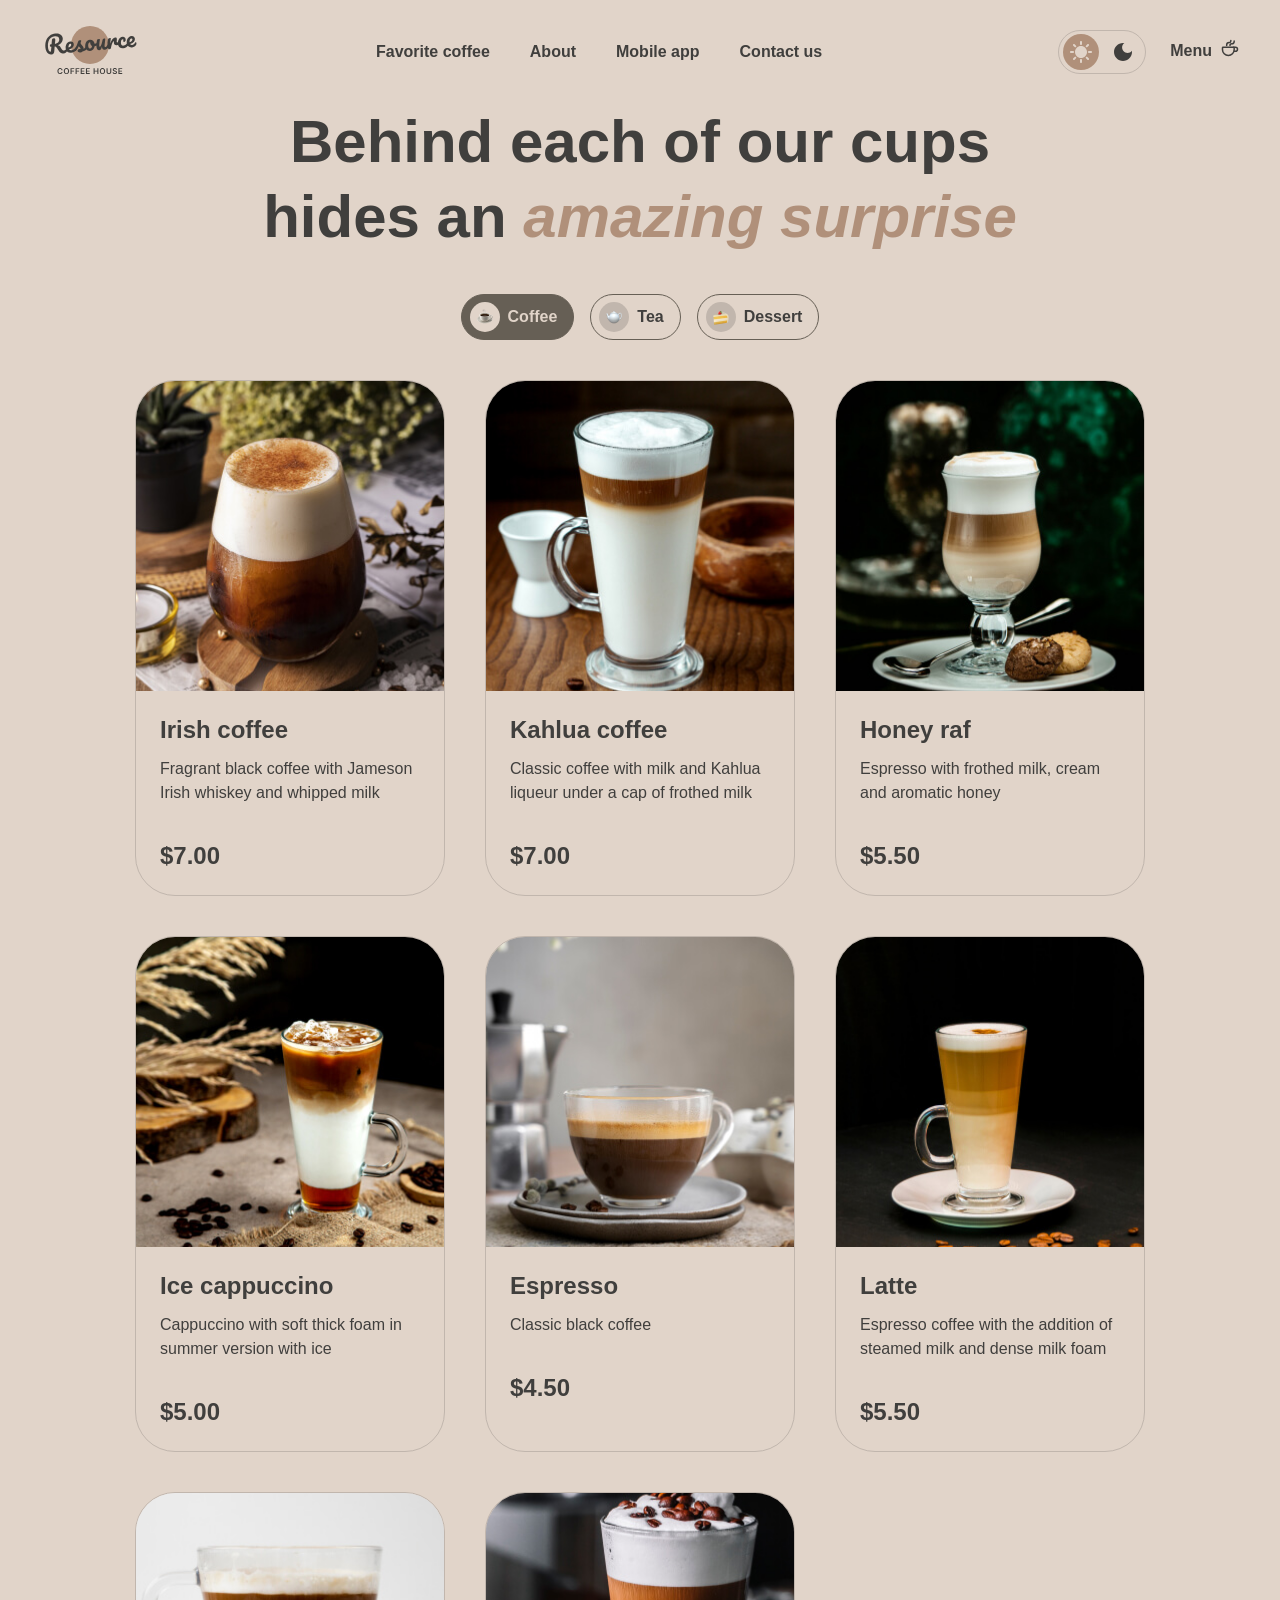
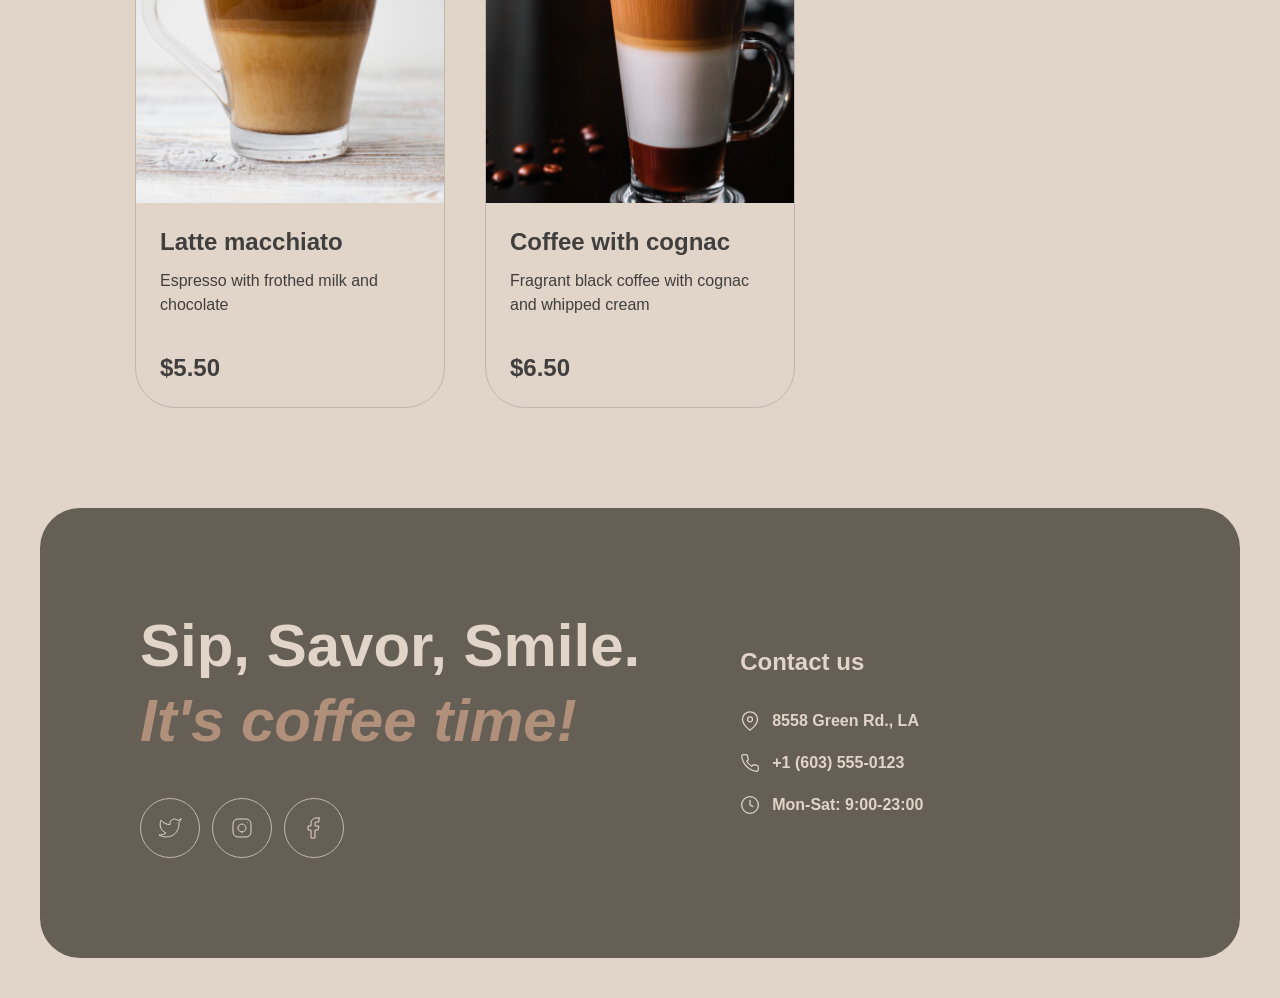
==== menu.html @ 385bec34 "feat: add responsive for 768px and markup for additional items" ====
<!DOCTYPE html>
<html lang="en">
<head>
  <meta charset="UTF-8">
  <meta name="viewport" content="width=device-width, initial-scale=1.0">
  <link rel="stylesheet" href="style.css">
  <link rel="icon" type="image/x-icon" href="assets/favicon.ico">
  <title>Coffee House</title>
</head>
<body>
  <header class="header">
    <a href="/" class="header__logo">
      <img src="./assets/logo.svg" alt="logo">
    </a>
    <nav class="header__nav">
      <ul class="nav__list">
        <li class="nav__item">
          <a href="/#favorite" class="nav__link">Favorite coffee</a>
        </li>
        <li class="nav__item">
          <a href="/#about" class="nav__link">About</a>
        </li>
        <li class="nav__item">
          <a href="/#mobile" class="nav__link">Mobile app</a>
        </li>
        <li class="nav__item">
          <a href="#contacts" class="nav__link">Contact us</a>
        </li>
      </ul>
    </nav>
    <div class="header__actions">
      <button class="theme-toggle" aria-label="theme-toggle">
        <span class="theme-toggle__icon">
          <img src="./assets/Sun.svg" alt="sun" aria-hidden="true">
        </span>
        <span class="theme-toggle__icon">
          <img src="./assets/Moon.svg" alt="Moon" aria-hidden="true">
        </span>
      </button>
      <a href="#" class="menu-btn">
        <span class="menu-btn__text">Menu</span>
        <span class="menu-btn__icon">
          <img src="./assets/coffee-cup.svg" alt="coffee-cup" aria-hidden="true">
        </span>
      </a>
      <button class="burger-btn">
        <span class="burger-btn__lines"></span>
      </button>
    </div>
  </header>
  <main>
    <section class="menu">
      <h1 class="menu__title">
        Behind each of our cups hides an
        <span class="menu__title--accent">
          amazing surprise
        </span>
      </h1>
      <div class="menu__tabs tabs">
        <button class="tabs__btn tabs__btn--active">
          <span class="tabs__icon">
            <img src="./assets/coffee.png" alt="coffee" aria-hidden="true">
          </span>
          Coffee
        </button>
        <button class="tabs__btn">
          <span class="tabs__icon">
            <img src="./assets/tea-sm.png" alt="tea" aria-hidden="true">
          </span>
          Tea
        </button>
        <button class="tabs__btn">
          <span class="tabs__icon">
            <img src="./assets/dessert.png" alt="dessert" aria-hidden="true">
          </span>
          Dessert
        </button>
      </div>
      <div class="menu__grid">
        <article class="menu__card product-card">
          <div class="product-card__image-box">
            <img src="./assets/coffee-1.jpg" alt="Irish coffee" class="product-card__image">
          </div>
          <div class="product-card__content">
            <p class="product-card__title">
              Irish coffee
            </p>
            <p class="product-card__description">
              Fragrant black coffee with Jameson Irish whiskey and whipped milk
            </p>
            <span class="product-card__price">
              $7.00
            </span>
          </div>
        </article>
        <article class="menu__card product-card">
          <div class="product-card__image-box">
            <img src="./assets/coffee-2.jpg" alt="Kahlua coffee" class="product-card__image">
          </div>
          <div class="product-card__content">
            <p class="product-card__title">
              Kahlua coffee
            </p>
            <p class="product-card__description">
              Classic coffee with milk and Kahlua liqueur under a cap of frothed milk
            </p>
            <span class="product-card__price">
              $7.00
            </span>
          </div>
        </article>
        <article class="menu__card product-card">
          <div class="product-card__image-box">
            <img src="./assets/coffee-3.jpg" alt="Honey raf" class="product-card__image">
          </div>
          <div class="product-card__content">
            <p class="product-card__title">
              Honey raf
            </p>
            <p class="product-card__description">
              Espresso with frothed milk, cream and aromatic honey
            </p>
            <span class="product-card__price">
              $5.50
            </span>
          </div>
        </article>
        <article class="menu__card product-card">
          <div class="product-card__image-box">
            <img src="./assets/coffee-4.jpg" alt="Ice cappuccino" class="product-card__image">
          </div>
          <div class="product-card__content">
            <p class="product-card__title">
              Ice cappuccino
            </p>
            <p class="product-card__description">
              Cappuccino with soft thick foam in summer version with ice
            </p>
            <span class="product-card__price">
              $5.00
            </span>
          </div>
        </article>
        <article class="menu__card product-card">
          <div class="product-card__image-box">
            <img src="./assets/coffee-5.jpg" alt="Espresso" class="product-card__image">
          </div>
          <div class="product-card__content">
            <p class="product-card__title">
              Espresso
            </p>
            <p class="product-card__description">
              Classic black coffee
            </p>
            <span class="product-card__price">
              $4.50
            </span>
          </div>
        </article>
        <article class="menu__card product-card">
          <div class="product-card__image-box">
            <img src="./assets/coffee-6.jpg" alt="Latte" class="product-card__image">
          </div>
          <div class="product-card__content">
            <p class="product-card__title">
              Latte
            </p>
            <p class="product-card__description">
              Espresso coffee with the addition of steamed milk and dense milk foam
            </p>
            <span class="product-card__price">
              $5.50
            </span>
          </div>
        </article>
        <article class="menu__card product-card">
          <div class="product-card__image-box">
            <img src="./assets/coffee-7.jpg" alt="Latte macchiato" class="product-card__image">
          </div>
          <div class="product-card__content">
            <p class="product-card__title">
              Latte macchiato
            </p>
            <p class="product-card__description">
              Espresso with frothed milk and chocolate
            </p>
            <span class="product-card__price">
              $5.50
            </span>
          </div>
        </article>
        <article class="menu__card product-card">
          <div class="product-card__image-box">
            <img src="./assets/coffee-8.jpg" alt="Coffee with cognac" class="product-card__image">
          </div>
          <div class="product-card__content">
            <p class="product-card__title">
              Coffee with cognac
            </p>
            <p class="product-card__description">
              Fragrant black coffee with cognac and whipped cream
            </p>
            <span class="product-card__price">
              $6.50
            </span>
          </div>
        </article>
      </div>
      <button class="btn-refresh">
        <svg width="24" height="24" viewBox="0 0 24 24" fill="none" xmlns="http://www.w3.org/2000/svg" aria-hidden="true">
          <path d="M21.8883 13.5C21.1645 18.3113 17.013 22 12 22C6.47715 22 2 17.5228 2 12C2 6.47715 6.47715 2 12 2C16.1006 2 19.6248 4.46819 21.1679 8" stroke="#403F3D" stroke-linecap="round" stroke-linejoin="round"/>
          <path d="M17 8H21.4C21.7314 8 22 7.73137 22 7.4V3" stroke="#403F3D" stroke-linecap="round" stroke-linejoin="round"/>
        </svg>
      </button>
    </section>
  </main>
  <footer class="footer" id="contacts">
    <div class="footer-container">
      <div class="footer__brand">
        <h2 class="footer__heading">
          Sip, Savor, Smile.
          <br>
          <span class="footer__heading--accent">
            It's coffee time!
          </span>
        </h2>
        <div class="footer__socials socials">
          <a href="#" class="socials__link" aria-label="Twitter">
            <svg width="24" height="24" viewBox="0 0 24 24" fill="none" stroke="currentColor" aria-hidden="true">
              <path d="M23 3.01006C23 3.01006 20.9821 4.20217 19.86 4.54006C19.2577 3.84757 18.4573 3.35675 17.567 3.13398C16.6767 2.91122 15.7395 2.96725 14.8821 3.29451C14.0247 3.62177 13.2884 4.20446 12.773 4.96377C12.2575 5.72309 11.9877 6.62239 12 7.54006V8.54006C10.2426 8.58562 8.50127 8.19587 6.93101 7.4055C5.36074 6.61513 4.01032 5.44869 3 4.01006C3 4.01006 -1 13.0101 8 17.0101C5.94053 18.408 3.48716 19.109 1 19.0101C10 24.0101 21 19.0101 21 7.51006C20.9991 7.23151 20.9723 6.95365 20.92 6.68006C21.9406 5.67355 23 3.01006 23 3.01006Z" stroke="#E1D4C9" stroke-linecap="round" stroke-linejoin="round"/>
            </svg>
          </a>
          <a href="#" class="socials__link" aria-label="Instagram">
            <svg width="24" height="24" viewBox="0 0 24 24" fill="none" stroke="currentColor" aria-hidden="true">
              <path d="M12 16C14.2091 16 16 14.2091 16 12C16 9.79086 14.2091 8 12 8C9.79086 8 8 9.79086 8 12C8 14.2091 9.79086 16 12 16Z" stroke="#E1D4C9" stroke-linecap="round" stroke-linejoin="round"/>
              <path d="M3 16V8C3 5.23858 5.23858 3 8 3H16C18.7614 3 21 5.23858 21 8V16C21 18.7614 18.7614 21 16 21H8C5.23858 21 3 18.7614 3 16Z" stroke="#E1D4C9"/>
              <path d="M17.5 6.51L17.51 6.49889" stroke="#E1D4C9" stroke-linecap="round" stroke-linejoin="round"/>
            </svg>
          </a>
          <a href="#" class="socials__link" aria-label="Facebook">
            <svg width="24" height="24" viewBox="0 0 24 24" fill="none" stroke="currentColor" aria-hidden="true">
              <path d="M17 2H14C12.6739 2 11.4021 2.52678 10.4645 3.46447C9.52678 4.40215 9 5.67392 9 7V10H6V14H9V22H13V14H16L17 10H13V7C13 6.73478 13.1054 6.48043 13.2929 6.29289C13.4804 6.10536 13.7348 6 14 6H17V2Z" stroke="#E1D4C9" stroke-linecap="round" stroke-linejoin="round"/>
            </svg>
          </a>
        </div>
      </div>
      <div class="footer__contacts contacts">
        <h3 class="contacts__title">
          Contact us
        </h3>
        <ul class="contacts__list">
          <li class="contacts__item">
            <svg class="contacts__icon" width="20" height="20" viewBox="0 0 24 24" fill="none" stroke="currentColor" stroke-width="1.5" aria-hidden="true">
              <path d="M21 10c0 7-9 13-9 13s-9-6-9-13a9 9 0 0 1 18 0z"/>
              <circle cx="12" cy="10" r="3"/>
            </svg>
            <a href="https://google.com" target="_blank" rel="noopener" class="contacts__link">
              8558 Green Rd., LA
            </a>
          </li>
          <li class="contacts__item">
            <svg class="contacts__icon" width="20" height="20" viewBox="0 0 24 24" fill="none" stroke="currentColor" stroke-width="1.5" aria-hidden="true">
              <path d="M22 16.92v3a2 2 0 0 1-2.18 2 19.79 19.79 0 0 1-8.63-3.07 19.5 19.5 0 0 1-6-6 19.79 19.79 0 0 1-3.07-8.67A2 2 0 0 1 4.11 2h3a2 2 0 0 1 2 1.72 12.84 12.84 0 0 0 .7 2.81 2 2 0 0 1-.45 2.11L8.09 9.91a16 16 0 0 0 6 6l1.27-1.27a2 2 0 0 1 2.11-.45 12.84 12.84 0 0 0 2.81.7A2 2 0 0 1 22 16.92z"/>
            </svg>
            <a href="tel:+16035550123" class="contacts__link">
              +1 (603) 555-0123
            </a>
          </li>
          <li class="contacts__item">
            <svg class="contacts__icon" width="20" height="20" viewBox="0 0 24 24" fill="none" stroke="currentColor" stroke-width="1.5" aria-hidden="true">
              <circle cx="12" cy="12" r="10"/>
              <polyline points="12 6 12 12 16 14"/>
            </svg>
            <span class="contacts__text">
              Mon-Sat: 9:00-23:00
            </span>
          </li>
        </ul>
      </div>
    </div>
  </footer>
</body>
</html>
---- style.css ----
*,
*::before,
*::after {
  box-sizing: border-box;
  margin: 0;
  padding: 0;
}

:root {
  --bg-color-inverse: #E1D4C9;
  --tx-color-dark: #403F3D;
  --tx-color-accent: #B0907A;
  --border-primary: #C1B6AD;
  --border-container: #665F55;
  --font-main: 'Inter', sans-serif;
}

body {
  margin: 0;
  font-family: var(--font-main);
  color: var(--tx-color-dark);
  background: var(--bg-color-inverse);
}

.header,
main {
  max-width: 1440px;
  margin: 0 auto;
}

.header {
  padding: 20px 40px;
  display: flex;
  align-items: center;
  justify-content: space-between;
}

.nav__list {
  display: flex;
  gap: 40px;
  list-style: none;
  margin: 0;
  padding: 0;
}

.nav__link,
.menu-btn {
  padding: 5px 0;
  text-decoration: none;
  color: var(--tx-color-dark);
  font-weight: 600;
  font-size: 16px;
  line-height: 150%;
  transition: color 0.2s ease;
  border-bottom: 2px solid transparent;
}

.nav__link:hover,
.menu-btn:hover {
  color: var(--tx-color-accent);
  border-bottom-color: var(--tx-color-dark);
}

.header__actions {
  display: flex;
  align-items: center;
  gap: 24px;
}

/* Theme switcher (capsule) */
.theme-toggle {
  width: 88px;
  height: 44px;
  border-radius: 100px;
  border: 1px solid var(--border-primary);
  background-color: var(--color-bg-toggle);
  display: flex;
  align-items: center;
  justify-content: space-between;
  padding: 4px;
  cursor: pointer;
  position: relative;
}

.theme-toggle__icon {
  width: 36px;
  height: 36px;
  display: flex;
  align-items: center;
  justify-content: center;
  z-index: 2;
}

/* Simulation of an active circle for switching the theme */
.theme-toggle::before {
  content: '';
  position: absolute;
  left: 4px;
  top: 3px;
  width: 36px;
  height: 36px;
  background-color: var(--tx-color-accent);
  border-radius: 50%;
  transition: transform 0.3s ease;
  z-index: 1;
}

.menu-btn {
  display: flex;
  align-items: center;
  gap: 8px;
  padding: 0;
}

.burger-btn {
  display: none;
  align-items: center;
  justify-content: center;
  padding: 0;
  background: transparent;
  cursor: pointer;
  width: 44px;
  height: 44px;
  border: 1px solid var(--tx-color-dark);
  border-radius: 50%;
  transition: background-color 0.3s ease, border-color 0.3s ease;
}

.burger-btn__lines {
  position: relative;
  width: 16px;
  height: 8px;
  display: block;
}

.burger-btn__lines::before,
.burger-btn__lines::after {
  content: '';
  position: absolute;
  left: 0;
  width: 100%;
  height: 1.5px;
  background-color: var(--tx-color-dark);
  border-radius: 100px;
  transition: transform 0.3s ease, top 0.3s ease, bottom 0.3s ease;
}

.burger-btn__lines::before {
  top: 0;
}

.burger-btn__lines::after {
  bottom: 0;
}

.burger-btn:hover {
  background-color: rgba(64, 63, 61, 0.05);
}

.hero {
  display: flex;
  align-items: center;
  padding: 100px;
  margin: 0 40px;
  min-height: 644px;
  border-radius: 40px;
  background-image:
    linear-gradient(90deg, rgba(0, 0, 0, 0.7) 0%, rgba(0, 0, 0, 0.4) 50%, rgba(0, 0, 0, 0.2) 100%),
    url('./assets/img-hero.jpg');
  background-size: cover;
  background-position: center;
  background-repeat: no-repeat;
  box-sizing: border-box;
}

.hero__content {
  font-family: var(--font-main);
  max-width: 530px;
  display: flex;
  flex-direction: column;
  align-items: flex-start;
}

.hero__title {
  font-size: 72px;
  line-height: 1.05;
  font-weight: 600;
  color: #ffffff;
  margin: 0 0 24px 0;
  align-self: stretch;
}

.hero__description {
  font-size: 16px;
  line-height: 1.5;
  font-weight: 400;
  color: #F8F1EB;
  margin: 0 0 40px 0;
}

.btn-menu__icon {
  opacity: 0;
  transform: translateX(10px);
  width: 0;
  transition:
    opacity 0.3s ease,
    transform 0.3s ease,
    width 0.3s ease;
}

.btn-menu {
  display: flex;
  align-items: center;
  justify-content: center;
  gap: 10px;
  width: 200px;
  height: 64px;
  background-color: var(--bg-color-inverse);
  color: var(--tx-color-dark);
  font-size: 16px;
  font-weight: 600;
  text-decoration: none;
  border-radius: 100px;
  transition: background-color 0.2s ease, transform 0.5s ease;
  overflow: hidden;
}

.btn-menu:hover .btn-menu__text {
  transition: transform 0.5s ease;
  transform: translateX(-5px);
}

.btn-menu:hover .btn-menu__icon {
  opacity: 1;
  transition: transform 0.5s ease;
  transform: translateX(0);
  width: 20px;
}

.btn-menu:active {
  transform: scale(0.98);
}

.coffee-slider {
  margin: 100px 40px;
  font-family: var(--font-main);
  display: flex;
  flex-direction: column;
  align-items: center;
}

.coffee-slider__title,
.about-us__title,
.download-app__title,
.menu__title {
  font-size: 60px;
  font-weight: 600;
  line-height: 125%;
  color: var(--tx-color-dark);
  text-align: center;
  margin-bottom: 40px;
}

.hero__title--accent,
.coffee-slider__title--accent,
.about-us__title--accent,
.download-app__title--accen,
.footer__heading--accent,
.menu__title--accent {
  color: var(--tx-color-accent);
  font-style: italic;
}

.coffee-slider__body {
  width: 100%;
  display: flex;
  align-items: center;
  justify-content: space-between;
  gap: 40px;
  margin-bottom: 40px;
}

.coffee-slider__arrow,
.btn-refresh {
  flex-shrink: 0;
  width: 60px;
  height: 60px;
  border-radius: 50%;
  border: 1px solid var(--border-container);
  background-color: transparent;
  color: var(--border-container);
  display: flex;
  align-items: center;
  justify-content: center;
  cursor: pointer;
  transition: background-color 0.2s ease, color 0.2s ease;
}

.btn-refresh {
  display: none;
}

.coffee-slider__arrow:hover,
.btn-refresh:hover {
  background-color: var(--border-container);
  color: var(--bg-color-inverse);
}

.btn-refresh:hover path {
  stroke: var(--bg-color-inverse);
}

.coffee-slider__viewport {
  width: 100%;
  max-width: 480px;
  overflow: hidden;
}

.coffee-slider__track {
  display: flex;
  transition: transform 0.4s ease-in-out;
}

.coffee-slider__slide {
  max-width: 480px;
  display: flex;
  flex-direction: column;
  align-items: center;
  text-align: center;
}

.coffee-slide__image-wrapper {
  width: 100%;
  height: 480px;
  display: flex;
  align-items: center;
  justify-content: center;
  margin-bottom: 32px;
}

.coffee-slide__image {
  max-height: 100%;
  width: auto;
  object-fit: contain;
}

.coffee-slide__content {
  display: flex;
  flex-direction: column;
  align-items: center;
  color: var(--tx-color-dark);
}

.coffee-slide__title {
  margin-bottom: 12px;
}

.coffee-slide__title,
.coffee-slide__price {
  font-size: 24px;
  font-weight: 600;
  line-height: 125%;
}

.coffee-slide__description,
.download-app__description {
  font-size: 16px;
  font-weight: 400;
  line-height: 1.5;
  margin-bottom: 24px;
}

.coffee-slider__pagination {
  display: flex;
  gap: 12px;
}

.pagination__bullet {
  padding: 0;
  width: 40px;
  height: 4px;
  background-color: var(--border-primary);
  border: none;
  border-radius: 100px;
  cursor: pointer;
  transition: background-color 0.3s ease;
}

.pagination__bullet--active {
  background-color: var(--border-container);
}

.about-us {
  display: flex;
  flex-direction: column;
  align-items: center;
  padding: 0 40px;
  font-family: var(--font-main);
}

.about-us__title,
.download-app__title {
  text-align: left;
}

.about-us__grid {
  width: 100%;
  display: grid;
  grid-template-columns: repeat(2, 1fr);
  grid-template-rows: 430px 160px 270px 160px;
  gap: 40px;
  width: 100%;
}

.gallery__item {
  width: 100%;
  height: 100%;
  overflow: hidden;
  border-radius: 40px;
}

.gallery__item:hover {
  cursor: pointer;
}

.gallery__image {
  width: 100%;
  height: 100%;
  object-fit: cover;
  display: block;
  transform: scale(1.1);
  transition: transform 0.4s ease-in-out, opacity 0.4s ease-in-out;
}

.gallery__item:hover .gallery__image {
  transform: scale(1);
  opacity: 0.9;
}

.gallery__item--top-left {
  grid-column: 1;
  grid-row: 1 / span 2;
}

.gallery__item--top-right {
  grid-column: 2;
  grid-row: 1;
}

.gallery__item--bottom-right {
  grid-column: 2;
  grid-row: 2 / span 3;
}

.gallery__item--bottom-left {
  grid-column: 1;
  grid-row: 3 / span 2;
}

.download-app {
  width: 100%;
  padding: 100px 40px;
  font-family: var(--font-main);
  display: flex;
  align-items: center;
  justify-content: space-between;
  gap: 60px;
}

.download-app__content {
  flex: 0 1 630px;
  display: flex;
  flex-direction: column;
  align-items: flex-start;
  color: var(--tx-color-dark);
}

.download-app__description {
  margin-bottom: 40px;
}

.download-app__buttons {
  display: flex;
  gap: 20px;
}

.app-btn {
  display: inline-flex;
  align-items: center;
  gap: 8px;
  width: 200px;
  height: 64px;
  padding: 12px 20px;
  border: 1px solid var(--border-container);
  border-radius: 100px;
  text-decoration: none;
  color: var(--tx-color-dark);
  transition: background-color 0.2s ease, color 0.2s ease;
  box-sizing: border-box;
}

.app-btn:hover {
  background-color: var(--tx-color-dark);
  color: var(--bg-color-inverse);
}

.app-btn__icon path {
  flex-shrink: 0;
}

.app-btn:hover .app-btn__icon path {
  fill: var(--bg-color-inverse);
}

.app-btn__text {
  display: flex;
  flex-direction: column;
}

.app-btn__subtitle {
  font-size: 10px;
  line-height: 1.4;
  font-weight: 600;
}

.app-btn__title {
  font-size: 16px;
  line-height: 1.5;
  font-weight: 600;
}

.download-app__visual {
  display: flex;
  justify-content: center;
  width: 100%;
  max-width: 630px;
  height: 630px;
}

.phones__image {
  height: 100%;
  width: auto;
  object-fit: contain;
  transition: transform 0.4s ease;
}

.footer {
  max-width: 1440px;
  margin: 0 auto 40px;
}

.footer-container {
  margin: 0 40px;
  background-color: var(--border-container);
  border-radius: 40px;
  padding: 100px;
  font-family: var(--font-main);
  display: flex;
  justify-content: flex-start;
  align-items: center;
  gap: 100px;
}

.footer__brand {
  display: flex;
  flex-direction: column;
  gap: 40px;
}

.footer__heading {
  font-size: 60px;
  line-height: 1.25;
  line-height: 125%;
  color: var(--bg-color-inverse);
  margin: 0;
}

.socials {
  display: flex;
  gap: 12px;
}

.socials__link {
  width: 60px;
  height: 60px;
  border: 1px solid var(--border-primary);
  border-radius: 50%;
  display: flex;
  align-items: center;
  justify-content: center;
  color: var(--bg-color-inverse);
  text-decoration: none;
  transition: background-color 0.3s ease, color 0.3s ease, border-color 0.3s ease;
}

.socials__link:hover {
  background-color: var(--bg-color-inverse);
  border-color: var(--bg-color-inverse);
}

.socials__link:hover path {
  stroke: var(--tx-color-dark);
}

.footer__contacts {
  display: flex;
  flex-direction: column;
  gap: 32px;
}

.contacts__title {
  font-size: 24px;
  font-weight: 600;
  line-height: 125%;
  color: var(--bg-color-inverse);
  margin: 0;
}

.contacts__list {
  list-style: none;
  padding: 0;
  margin: 0;
  display: flex;
  flex-direction: column;
  gap: 16px;
}

.contacts__item {
  display: flex;
  align-items: center;
  gap: 12px;
  border-bottom: 2px solid transparent;
  transition: color 0.2s ease, border-color 0.2s ease;
}

.contacts__icon {
  color: var(--bg-color-inverse);
}

.contacts__item:not(:last-child):hover {
  border-bottom-color: var(--bg-color-inverse);
}

.contacts__link,
.contacts__text {
  font-size: 16px;
  font-weight: 600;
  line-height: 150%;
  color: var(--bg-color-inverse);
  text-decoration: none;
}

.menu {
  width: 100%;
  padding: 0 40px 100px;
  font-family: var(--font-main);
  display: flex;
  flex-direction: column;
  align-items: center;
}

.menu__title {
  max-width: 800px;
}

.tabs {
  display: flex;
  gap: 16px;
  margin-bottom: 40px;
}

.tabs__btn {
  display: inline-flex;
  align-items: center;
  gap: 8px;
  min-width: 90px;
  height: 46px;
  padding: 8px;
  padding-right: 16px;
  border: 1px solid var(--border-container);
  border-radius: 100px;
  background-color: transparent;
  color: var(--tx-color-dark);
  font-size: 16px;
  line-height: 150%;
  font-weight: 600;
  cursor: pointer;
  transition: all 0.3s ease;
}

.tabs__btn:hover,
.tabs__btn--active {
  background-color: var(--border-container);
  color: var(--bg-color-inverse);
  border-color: var(--border-container);
}

.tabs__icon {
  display: flex;
  align-items: center;
  justify-content: center;
  width: 30px;
  height: 30px;
  border-radius: 50%;
  background: var(--border-primary);
}

.tabs__icon img {
  width: 16px;
}

.tabs__btn--active .tabs__icon,
.tabs__btn:hover .tabs__icon {
  background-color: var(--bg-color-inverse);
}

.menu__grid {
  display: grid;
  grid-template-columns: repeat(4, 1fr);
  gap: 40px;
}

.product-card {
  display: flex;
  flex-direction: column;
  border: 1px solid var(--border-primary);
  border-radius: 40px;
  overflow: hidden;
  height: 100%;
  width: 310px;
}

.product-card__image-box {
  width: 100%;
  height: 310px;
  overflow: hidden;
}

.product-card__image {
  width: 100%;
  height: 100%;
  object-fit: cover;
  transform: scale(1.1);
  transition: transform 0.4s ease-in-out;
}

.product-card:hover {
  cursor: pointer;
}

.product-card:hover .product-card__image {
  transform: scale(1);
}

.product-card__content {
  padding: 24px;
  display: flex;
  flex-direction: column;
  flex-grow: 1;
  color: var(--tx-color-dark);
  font-size: 24px;
  font-weight: 600;
  line-height: 125%;
}

.product-card__title {
  margin-bottom: 12px;
}

.product-card__description {
  font-size: 16px;
  font-weight: 400;
  line-height: 150%;
  margin-bottom: 36px;
}

@media (max-width: 1430px) {
  .menu__grid {
    grid-template-columns: repeat(3, 1fr);
  }


}


@media (max-width: 1180px) {
  .download-app {
    gap: 20px;
  }

  .download-app__visual {
    max-width: 400px;
    height: 400px;
  }
}

@media (max-width: 1100px) {
  .menu__grid {
    grid-template-columns: repeat(2, 1fr);
  }

  .product-card:nth-last-child(-n+4) {
    display: none;
  }

  .btn-refresh {
    display: flex;
    margin-top: 40px;
  }

}

@media (max-width: 930px) {
  .download-app__content {
    flex: 1;
  }

  .download-app {
    flex-direction: column;
  }

  .download-app__visual {
    max-width: 630px;
    height: 100%;
  }
}

@media (max-width: 840px) {

  .nav__list,
  .header__actions {
    gap: 15px;
  }
}

@media screen and (max-width: 768px) {

  .header__nav,
  .menu-btn {
    display: none;
  }

  .burger-btn {
    display: inline-flex;
  }

  .hero {
    padding: 100px 60px;
  }

  .about-us__grid {
    display: flex;
    flex-direction: column;
  }

  .gallery__item:not(:first-child):not(:last-child) {
    display: none;
  }

  .footer-container {
    flex-direction: column;
    align-items: flex-start;
    padding: 100px 60px;
  }
}
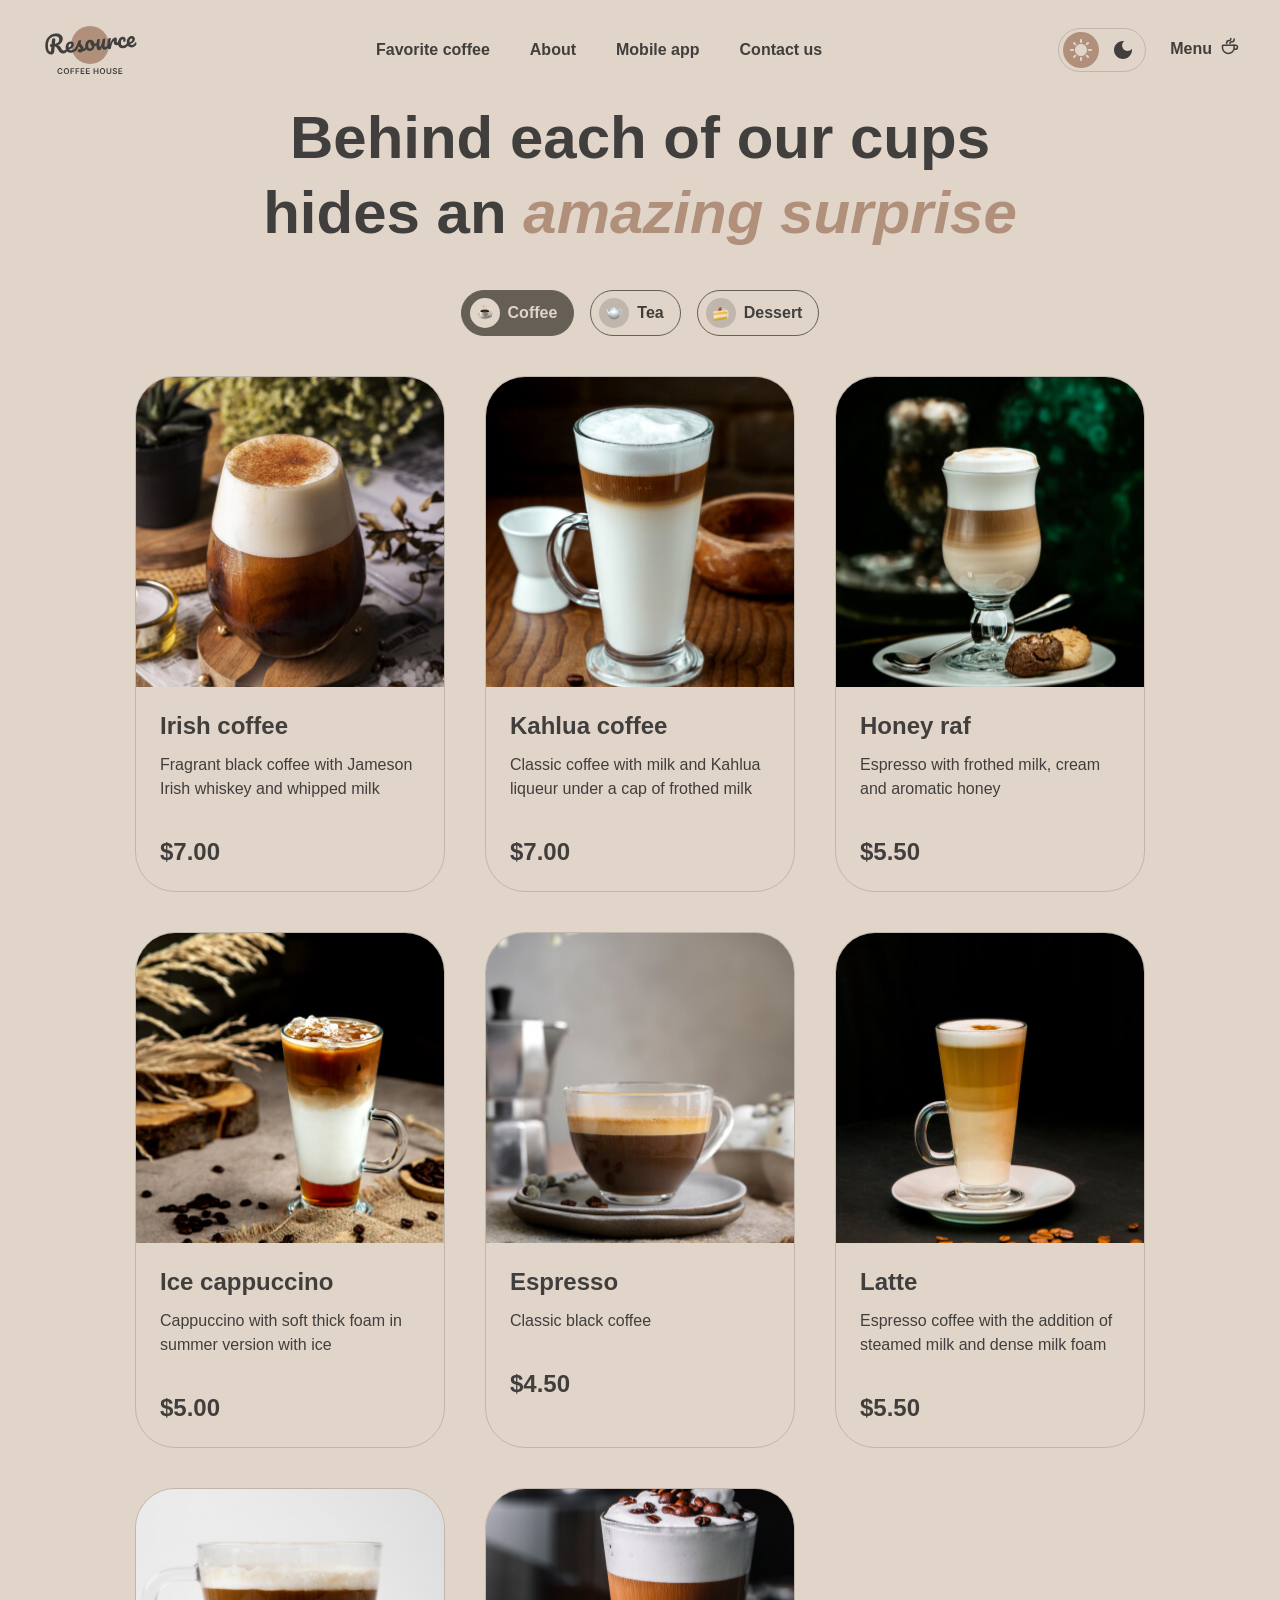
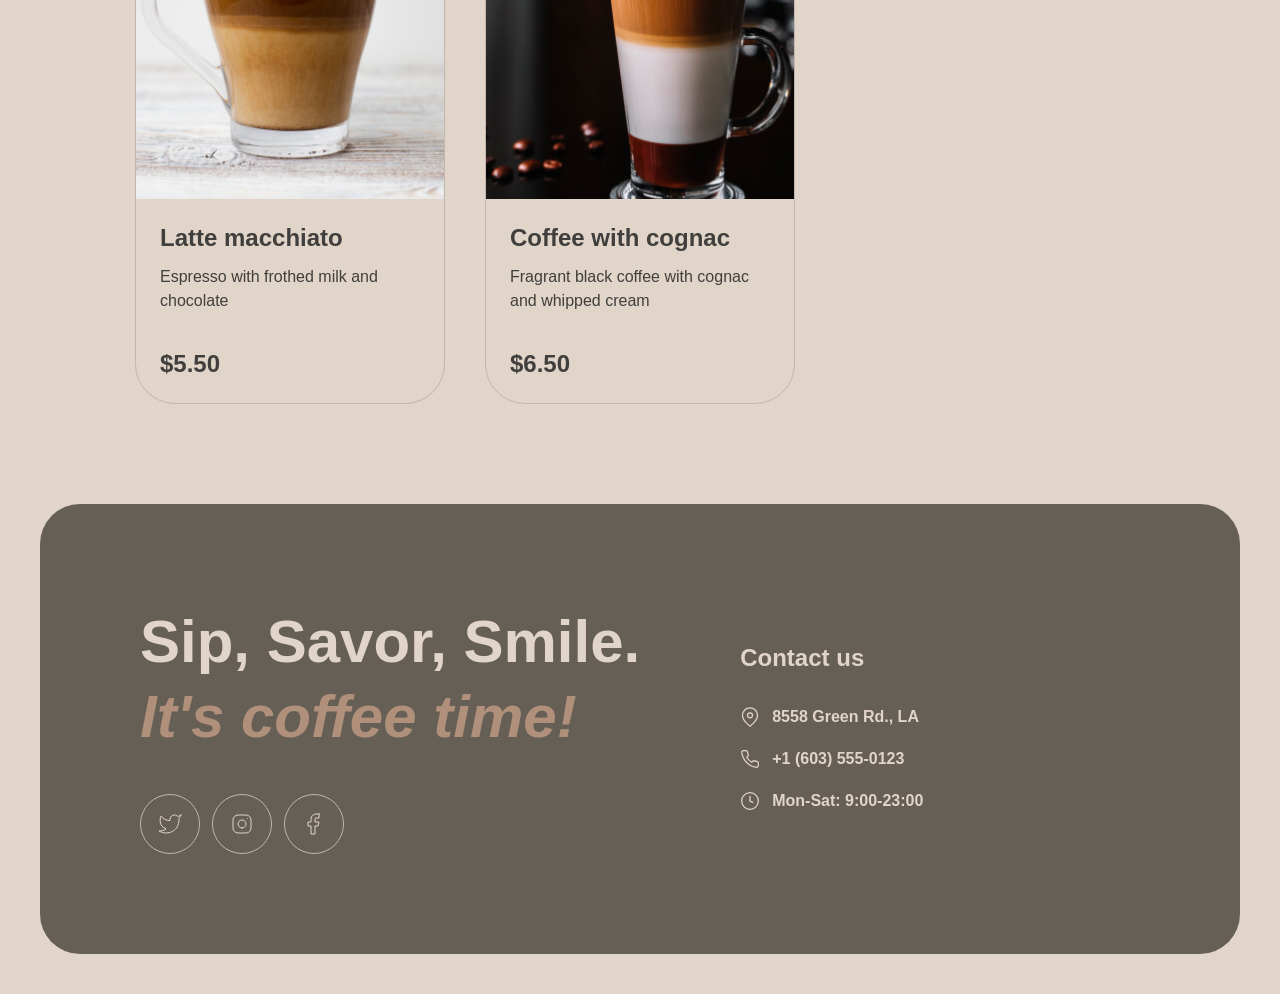
==== commit 05032917: "feat: add logic for toggle theme and update styles" ====
--- a/menu.html
+++ b/menu.html
@@ -9,9 +9,7 @@
 </head>
 <body>
   <header class="header">
-    <a href="/" class="header__logo">
-      <img src="./assets/logo.svg" alt="logo">
-    </a>
+    <a href="/" class="header__logo"></a>
     <nav class="header__nav">
       <ul class="nav__list">
         <li class="nav__item">
@@ -29,18 +27,25 @@
       </ul>
     </nav>
     <div class="header__actions">
-      <button class="theme-toggle" aria-label="theme-toggle">
+      <button class="theme-toggle" id="theme-toggle" aria-label="theme-toggle">
         <span class="theme-toggle__icon">
           <img src="./assets/Sun.svg" alt="sun" aria-hidden="true">
         </span>
         <span class="theme-toggle__icon">
-          <img src="./assets/Moon.svg" alt="Moon" aria-hidden="true">
+          <svg width="18" height="18" viewBox="0 0 18 18" fill="none" xmlns="http://www.w3.org/2000/svg" aria-hidden="true">
+            <path d="M9 0C4.03 0 0 4.03 0 9C0 13.97 4.03 18 9 18C13.97 18 18 13.97 18 9C18 8.54 17.96 8.08 17.9 7.64C16.92 9.01 15.32 9.9 13.5 9.9C10.52 9.9 8.1 7.48 8.1 4.5C8.1 2.69 8.99 1.08 10.36 0.0999999C9.92 0.0399999 9.46 0 9 0Z" fill="#403F3D"/>
+          </svg>
         </span>
       </button>
       <a href="#" class="menu-btn">
         <span class="menu-btn__text">Menu</span>
         <span class="menu-btn__icon">
-          <img src="./assets/coffee-cup.svg" alt="coffee-cup" aria-hidden="true">
+          <svg width="20" height="20" viewBox="0 0 20 20" fill="none" xmlns="http://www.w3.org/2000/svg" aria-hidden="true">
+            <path d="M14.166 9.76667V11.6667C14.166 14.8883 11.5543 17.5 8.33268 17.5C5.11102 17.5 2.49935 14.8883 2.49935 11.6667V9.76667C2.49935 9.4353 2.76798 9.16667 3.09935 9.16667H13.566C13.8974 9.16667 14.166 9.4353 14.166 9.76667Z" stroke="#403F3D" stroke-width="1.5" stroke-linecap="round" stroke-linejoin="round"/>
+            <path d="M9.99935 7.49996C9.99935 6.66663 10.5946 5.83329 11.7851 5.83329C13.1 5.83329 14.166 4.7673 14.166 3.45234V2.91663" stroke="#403F3D" stroke-width="1.5" stroke-linecap="round" stroke-linejoin="round"/>
+            <path d="M6.66732 7.5V7.08333C6.66732 5.70262 7.78661 4.58333 9.16732 4.58333C10.0878 4.58333 10.834 3.83714 10.834 2.91667V2.5" stroke="#403F3D" stroke-width="1.5" stroke-linecap="round" stroke-linejoin="round"/>
+            <path d="M13.334 9.16663H15.4173C16.5679 9.16663 17.5007 10.0994 17.5007 11.25C17.5007 12.4006 16.5679 13.3333 15.4173 13.3333H14.1673" stroke="#403F3D" stroke-width="1.5" stroke-linecap="round" stroke-linejoin="round"/>
+          </svg>
         </span>
       </a>
       <button class="burger-btn">
@@ -77,7 +82,7 @@
         </button>
       </div>
       <div class="menu__grid">
-        <article class="menu__card product-card">
+        <div class="menu__card product-card">
           <div class="product-card__image-box">
             <img src="./assets/coffee-1.jpg" alt="Irish coffee" class="product-card__image">
           </div>
@@ -92,8 +97,8 @@
               $7.00
             </span>
           </div>
-        </article>
-        <article class="menu__card product-card">
+        </div>
+        <div class="menu__card product-card">
           <div class="product-card__image-box">
             <img src="./assets/coffee-2.jpg" alt="Kahlua coffee" class="product-card__image">
           </div>
@@ -108,8 +113,8 @@
               $7.00
             </span>
           </div>
-        </article>
-        <article class="menu__card product-card">
+        </div>
+        <div class="menu__card product-card">
           <div class="product-card__image-box">
             <img src="./assets/coffee-3.jpg" alt="Honey raf" class="product-card__image">
           </div>
@@ -124,8 +129,8 @@
               $5.50
             </span>
           </div>
-        </article>
-        <article class="menu__card product-card">
+        </div>
+        <div class="menu__card product-card">
           <div class="product-card__image-box">
             <img src="./assets/coffee-4.jpg" alt="Ice cappuccino" class="product-card__image">
           </div>
@@ -140,8 +145,8 @@
               $5.00
             </span>
           </div>
-        </article>
-        <article class="menu__card product-card">
+        </div>
+        <div class="menu__card product-card">
           <div class="product-card__image-box">
             <img src="./assets/coffee-5.jpg" alt="Espresso" class="product-card__image">
           </div>
@@ -156,8 +161,8 @@
               $4.50
             </span>
           </div>
-        </article>
-        <article class="menu__card product-card">
+        </div>
+        <div class="menu__card product-card">
           <div class="product-card__image-box">
             <img src="./assets/coffee-6.jpg" alt="Latte" class="product-card__image">
           </div>
@@ -172,8 +177,8 @@
               $5.50
             </span>
           </div>
-        </article>
-        <article class="menu__card product-card">
+        </div>
+        <div class="menu__card product-card">
           <div class="product-card__image-box">
             <img src="./assets/coffee-7.jpg" alt="Latte macchiato" class="product-card__image">
           </div>
@@ -188,8 +193,8 @@
               $5.50
             </span>
           </div>
-        </article>
-        <article class="menu__card product-card">
+        </div>
+        <div class="menu__card product-card">
           <div class="product-card__image-box">
             <img src="./assets/coffee-8.jpg" alt="Coffee with cognac" class="product-card__image">
           </div>
@@ -204,7 +209,7 @@
               $6.50
             </span>
           </div>
-        </article>
+        </div>
       </div>
       <button class="btn-refresh">
         <svg width="24" height="24" viewBox="0 0 24 24" fill="none" xmlns="http://www.w3.org/2000/svg" aria-hidden="true">
@@ -279,5 +284,6 @@
       </div>
     </div>
   </footer>
+  <script src="index.js"></script>
 </body>
 </html>
--- a/style.css
+++ b/style.css
@@ -7,19 +7,44 @@
 }
 
 :root {
-  --bg-color-inverse: #E1D4C9;
-  --tx-color-dark: #403F3D;
+  --logo: url('./assets/logo.svg');
+
+  --tx-color-primary: #403F3D;
+  --tx-color-inverse: #E1D4C9;
   --tx-color-accent: #B0907A;
-  --border-primary: #C1B6AD;
-  --border-container: #665F55;
+
+  --bg-color-page: #E1D4C9;
+  --bg-color-container: #665F55;
+  --bg-color-overlay: #403F3D80;
+
+  --bd-color-primary: #C1B6AD;
+  --bd-color-inverse: #665F55;
+
   --font-main: 'Inter', sans-serif;
+}
+
+body.dark-theme {
+  --logo: url('./assets/logo_dark.svg');
+
+  --tx-color-primary: #E1D4C9;
+
+  --bg-color-page: #292826;
+  --bg-color-container: #403F3D;
+  --bg-color-overlay: #29282680;
+
+  --bd-color-primary: #665F55;
+  --bd-color-inverse: #C1B6AD;
+}
+
+html {
+  scroll-behavior: smooth;
 }
 
 body {
   margin: 0;
   font-family: var(--font-main);
-  color: var(--tx-color-dark);
-  background: var(--bg-color-inverse);
+  color: var(--tx-color-primary);
+  background: var(--bg-color-page);
 }
 
 .header,
@@ -35,6 +60,17 @@
   justify-content: space-between;
 }
 
+.header__logo {
+  width: 100px;
+  height: 60px;
+  background-image: var(--logo);
+  background-size: cover;
+  background-position: center;
+  background-repeat: no-repeat;
+  box-sizing: border-box;
+  stroke: #fff;
+}
+
 .nav__list {
   display: flex;
   gap: 40px;
@@ -47,7 +83,7 @@
 .menu-btn {
   padding: 5px 0;
   text-decoration: none;
-  color: var(--tx-color-dark);
+  color: var(--tx-color-primary);
   font-weight: 600;
   font-size: 16px;
   line-height: 150%;
@@ -57,8 +93,7 @@
 
 .nav__link:hover,
 .menu-btn:hover {
-  color: var(--tx-color-accent);
-  border-bottom-color: var(--tx-color-dark);
+  border-bottom-color: var(--tx-color-primary);
 }
 
 .header__actions {
@@ -67,13 +102,12 @@
   gap: 24px;
 }
 
-/* Theme switcher (capsule) */
 .theme-toggle {
   width: 88px;
   height: 44px;
   border-radius: 100px;
-  border: 1px solid var(--border-primary);
-  background-color: var(--color-bg-toggle);
+  border: 1px solid var(--bd-color-primary);
+  background-color: transparent;
   display: flex;
   align-items: center;
   justify-content: space-between;
@@ -89,20 +123,30 @@
   align-items: center;
   justify-content: center;
   z-index: 2;
-}
-
-/* Simulation of an active circle for switching the theme */
-.theme-toggle::before {
-  content: '';
-  position: absolute;
-  left: 4px;
-  top: 3px;
-  width: 36px;
-  height: 36px;
+  border-radius: 50%;
+}
+
+.theme-toggle__icon:first-child,
+.dark-theme .theme-toggle__icon:last-child,
+.dark-theme .theme-toggle:hover .theme-toggle__icon:last-child {
   background-color: var(--tx-color-accent);
-  border-radius: 50%;
-  transition: transform 0.3s ease;
-  z-index: 1;
+}
+
+.dark-theme .theme-toggle__icon:first-child {
+  background-color: transparent;
+}
+
+.theme-toggle:hover .theme-toggle__icon:last-child {
+  background-color: var(--bd-color-inverse);
+}
+
+.theme-toggle:hover .theme-toggle__icon:last-child path,
+.dark-theme .theme-toggle__icon:last-child path {
+  fill: var(--tx-color-inverse);
+}
+
+.dark-theme .theme-toggle:hover .theme-toggle__icon:first-child {
+  background-color: var(--bg-color-container);
 }
 
 .menu-btn {
@@ -121,7 +165,7 @@
   cursor: pointer;
   width: 44px;
   height: 44px;
-  border: 1px solid var(--tx-color-dark);
+  border: 1px solid var(--tx-color-primary);
   border-radius: 50%;
   transition: background-color 0.3s ease, border-color 0.3s ease;
 }
@@ -140,7 +184,7 @@
   left: 0;
   width: 100%;
   height: 1.5px;
-  background-color: var(--tx-color-dark);
+  background-color: var(--tx-color-primary);
   border-radius: 100px;
   transition: transform 0.3s ease, top 0.3s ease, bottom 0.3s ease;
 }
@@ -179,13 +223,13 @@
   display: flex;
   flex-direction: column;
   align-items: flex-start;
+  color: var(--tx-color-inverse);
 }
 
 .hero__title {
   font-size: 72px;
   line-height: 1.05;
   font-weight: 600;
-  color: #ffffff;
   margin: 0 0 24px 0;
   align-self: stretch;
 }
@@ -194,7 +238,6 @@
   font-size: 16px;
   line-height: 1.5;
   font-weight: 400;
-  color: #F8F1EB;
   margin: 0 0 40px 0;
 }
 
@@ -215,8 +258,8 @@
   gap: 10px;
   width: 200px;
   height: 64px;
-  background-color: var(--bg-color-inverse);
-  color: var(--tx-color-dark);
+  background-color: var(--bg-color-page);
+  color: var(--tx-color-primary);
   font-size: 16px;
   font-weight: 600;
   text-decoration: none;
@@ -235,6 +278,11 @@
   transition: transform 0.5s ease;
   transform: translateX(0);
   width: 20px;
+}
+
+.btn-menu__icon path,
+.menu-btn path {
+  stroke: var(--tx-color-primary);
 }
 
 .btn-menu:active {
@@ -256,7 +304,7 @@
   font-size: 60px;
   font-weight: 600;
   line-height: 125%;
-  color: var(--tx-color-dark);
+  color: var(--tx-color-primary);
   text-align: center;
   margin-bottom: 40px;
 }
@@ -264,7 +312,7 @@
 .hero__title--accent,
 .coffee-slider__title--accent,
 .about-us__title--accent,
-.download-app__title--accen,
+.download-app__title--accent,
 .footer__heading--accent,
 .menu__title--accent {
   color: var(--tx-color-accent);
@@ -286,9 +334,9 @@
   width: 60px;
   height: 60px;
   border-radius: 50%;
-  border: 1px solid var(--border-container);
+  border: 1px solid var(--bg-color-container);
   background-color: transparent;
-  color: var(--border-container);
+  color: var(--tx-color-primary);
   display: flex;
   align-items: center;
   justify-content: center;
@@ -302,12 +350,16 @@
 
 .coffee-slider__arrow:hover,
 .btn-refresh:hover {
-  background-color: var(--border-container);
-  color: var(--bg-color-inverse);
+  background-color: var(--bg-color-container);
+  color: var(--tx-color-inverse);
+}
+
+.btn-refresh path {
+  stroke: var(--tx-color-primary);
 }
 
 .btn-refresh:hover path {
-  stroke: var(--bg-color-inverse);
+  stroke: var(--tx-color-inverse);
 }
 
 .coffee-slider__viewport {
@@ -348,7 +400,7 @@
   display: flex;
   flex-direction: column;
   align-items: center;
-  color: var(--tx-color-dark);
+  color: var(--tx-color-primary);
 }
 
 .coffee-slide__title {
@@ -379,7 +431,7 @@
   padding: 0;
   width: 40px;
   height: 4px;
-  background-color: var(--border-primary);
+  background-color: var(--bd-color-primary);
   border: none;
   border-radius: 100px;
   cursor: pointer;
@@ -387,7 +439,7 @@
 }
 
 .pagination__bullet--active {
-  background-color: var(--border-container);
+  background-color: var(--bd-color-inverse);
 }
 
 .about-us {
@@ -491,25 +543,27 @@
   width: 200px;
   height: 64px;
   padding: 12px 20px;
-  border: 1px solid var(--border-container);
+  border: 1px solid var(--bd-color-inverse);
   border-radius: 100px;
   text-decoration: none;
-  color: var(--tx-color-dark);
+  color: var(--tx-color-primary);
   transition: background-color 0.2s ease, color 0.2s ease;
   box-sizing: border-box;
 }
 
 .app-btn:hover {
-  background-color: var(--tx-color-dark);
-  color: var(--bg-color-inverse);
+  border-color: var(--bg-color-container);
+  background-color: var(--bg-color-container);
+  color: var(--tx-color-inverse);
 }
 
 .app-btn__icon path {
   flex-shrink: 0;
+  fill: var(--tx-color-primary);
 }
 
 .app-btn:hover .app-btn__icon path {
-  fill: var(--bg-color-inverse);
+  fill: var(--tx-color-inverse);
 }
 
 .app-btn__text {
@@ -551,7 +605,7 @@
 
 .footer-container {
   margin: 0 40px;
-  background-color: var(--border-container);
+  background-color: var(--bg-color-container);
   border-radius: 40px;
   padding: 100px;
   font-family: var(--font-main);
@@ -571,7 +625,7 @@
   font-size: 60px;
   line-height: 1.25;
   line-height: 125%;
-  color: var(--bg-color-inverse);
+  color: var(--tx-color-inverse);
   margin: 0;
 }
 
@@ -583,23 +637,22 @@
 .socials__link {
   width: 60px;
   height: 60px;
-  border: 1px solid var(--border-primary);
+  border: 1px solid var(--bd-color-primary);
   border-radius: 50%;
   display: flex;
   align-items: center;
   justify-content: center;
-  color: var(--bg-color-inverse);
   text-decoration: none;
   transition: background-color 0.3s ease, color 0.3s ease, border-color 0.3s ease;
 }
 
 .socials__link:hover {
-  background-color: var(--bg-color-inverse);
-  border-color: var(--bg-color-inverse);
+  background-color: var(--bg-color-page);
+  border-color: var(--bg-color-page);
 }
 
 .socials__link:hover path {
-  stroke: var(--tx-color-dark);
+  stroke: var(--tx-color-primary);
 }
 
 .footer__contacts {
@@ -612,7 +665,7 @@
   font-size: 24px;
   font-weight: 600;
   line-height: 125%;
-  color: var(--bg-color-inverse);
+  color: var(--tx-color-inverse);
   margin: 0;
 }
 
@@ -631,14 +684,11 @@
   gap: 12px;
   border-bottom: 2px solid transparent;
   transition: color 0.2s ease, border-color 0.2s ease;
-}
-
-.contacts__icon {
-  color: var(--bg-color-inverse);
+  color: var(--tx-color-inverse);
 }
 
 .contacts__item:not(:last-child):hover {
-  border-bottom-color: var(--bg-color-inverse);
+  border-bottom-color: var(--tx-color-inverse);
 }
 
 .contacts__link,
@@ -646,7 +696,7 @@
   font-size: 16px;
   font-weight: 600;
   line-height: 150%;
-  color: var(--bg-color-inverse);
+  color: var(--tx-color-inverse);
   text-decoration: none;
 }
 
@@ -677,10 +727,10 @@
   height: 46px;
   padding: 8px;
   padding-right: 16px;
-  border: 1px solid var(--border-container);
+  border: 1px solid var(--bg-color-container);
   border-radius: 100px;
   background-color: transparent;
-  color: var(--tx-color-dark);
+  color: var(--tx-color-primary);
   font-size: 16px;
   line-height: 150%;
   font-weight: 600;
@@ -690,9 +740,9 @@
 
 .tabs__btn:hover,
 .tabs__btn--active {
-  background-color: var(--border-container);
-  color: var(--bg-color-inverse);
-  border-color: var(--border-container);
+  background-color: var(--bg-color-container);
+  color: var(--tx-color-inverse);
+  border-color: var(--bg-color-container);
 }
 
 .tabs__icon {
@@ -702,7 +752,7 @@
   width: 30px;
   height: 30px;
   border-radius: 50%;
-  background: var(--border-primary);
+  background: var(--bd-color-primary);
 }
 
 .tabs__icon img {
@@ -711,7 +761,7 @@
 
 .tabs__btn--active .tabs__icon,
 .tabs__btn:hover .tabs__icon {
-  background-color: var(--bg-color-inverse);
+  background-color: var(--bg-color-page);
 }
 
 .menu__grid {
@@ -723,7 +773,7 @@
 .product-card {
   display: flex;
   flex-direction: column;
-  border: 1px solid var(--border-primary);
+  border: 1px solid var(--bd-color-primary);
   border-radius: 40px;
   overflow: hidden;
   height: 100%;
@@ -757,7 +807,7 @@
   display: flex;
   flex-direction: column;
   flex-grow: 1;
-  color: var(--tx-color-dark);
+  color: var(--tx-color-primary);
   font-size: 24px;
   font-weight: 600;
   line-height: 125%;
@@ -778,8 +828,6 @@
   .menu__grid {
     grid-template-columns: repeat(3, 1fr);
   }
-
-
 }
 
 
@@ -808,6 +856,11 @@
     margin-top: 40px;
   }
 
+  .footer-container {
+    gap: 30px;
+    justify-content: space-between;
+    padding: 100px 60px;
+  }
 }
 
 @media (max-width: 930px) {
@@ -823,6 +876,11 @@
     max-width: 630px;
     height: 100%;
   }
+
+  .footer-container {
+    flex-direction: column;
+    align-items: flex-start;
+  }
 }
 
 @media (max-width: 840px) {
@@ -848,6 +906,10 @@
     padding: 100px 60px;
   }
 
+  .coffee-slider__body {
+    gap: 0;
+  }
+
   .about-us__grid {
     display: flex;
     flex-direction: column;
@@ -858,8 +920,130 @@
   }
 
   .footer-container {
+    padding: 100px 60px;
+  }
+}
+
+@media screen and (max-width: 730px) {
+  .menu__grid {
+    grid-template-columns: repeat(1, 1fr);
+  }
+}
+
+@media screen and (max-width: 700px) {
+
+  .hero,
+  .footer-container {
+    padding: 60px 40px;
+  }
+
+  .hero__title {
+    font-size: 52px;
+  }
+
+  .coffee-slider__title,
+  .about-us__title,
+  .download-app__title,
+  .menu__title,
+  .footer__heading {
+    font-size: 42px;
+  }
+
+  .coffee-slider__viewport,
+  .coffee-slider__slide,
+  .coffee-slide__image {
+    max-width: 348px;
+  }
+
+  .coffee-slide__image-wrapper {
+    height: 100%;
+  }
+
+  .phones__image {
+    max-width: 500px;
+  }
+
+  .footer-container {
+    gap: 60px;
+  }
+}
+
+@media screen and (max-width: 570px) {
+
+  .header {
+    padding: 20px 16px;
+  }
+
+  .phones__image {
+    max-width: 348px;
+    height: 100%;
+  }
+
+  .hero__title {
+    font-size: 42px;
+    line-height: 115%;
+  }
+
+  .hero {
+    align-items: flex-start;
+    margin: 0 16px;
+  }
+
+  .hero,
+  .footer-container {
+    padding: 60px 16px;
+  }
+
+  .hero__title,
+  .hero__description {
+    margin-bottom: 40px;
+  }
+
+  .coffee-slider {
+    margin: 100px 16px;
+  }
+
+  .coffee-slider__body {
+    justify-content: center;
+  }
+
+  .coffee-slider__arrow {
+    display: none;
+  }
+
+  .about-us {
+    padding: 0 16px;
+  }
+
+  .gallery__item {
+    height: 590px;
+  }
+
+  .download-app {
+    padding: 100px 16px;
+  }
+
+  .download-app__buttons {
     flex-direction: column;
-    align-items: flex-start;
-    padding: 100px 60px;
+  }
+
+  .footer-container {
+    margin: 0 16px;
+  }
+
+  .coffee-slider__title,
+  .about-us__title,
+  .download-app__title,
+  .menu__title,
+  .footer__heading {
+    font-size: 32px;
+  }
+
+  .menu {
+    padding: 0 16px 100px;
+  }
+
+  .tabs {
+    gap: 8px;
   }
 }
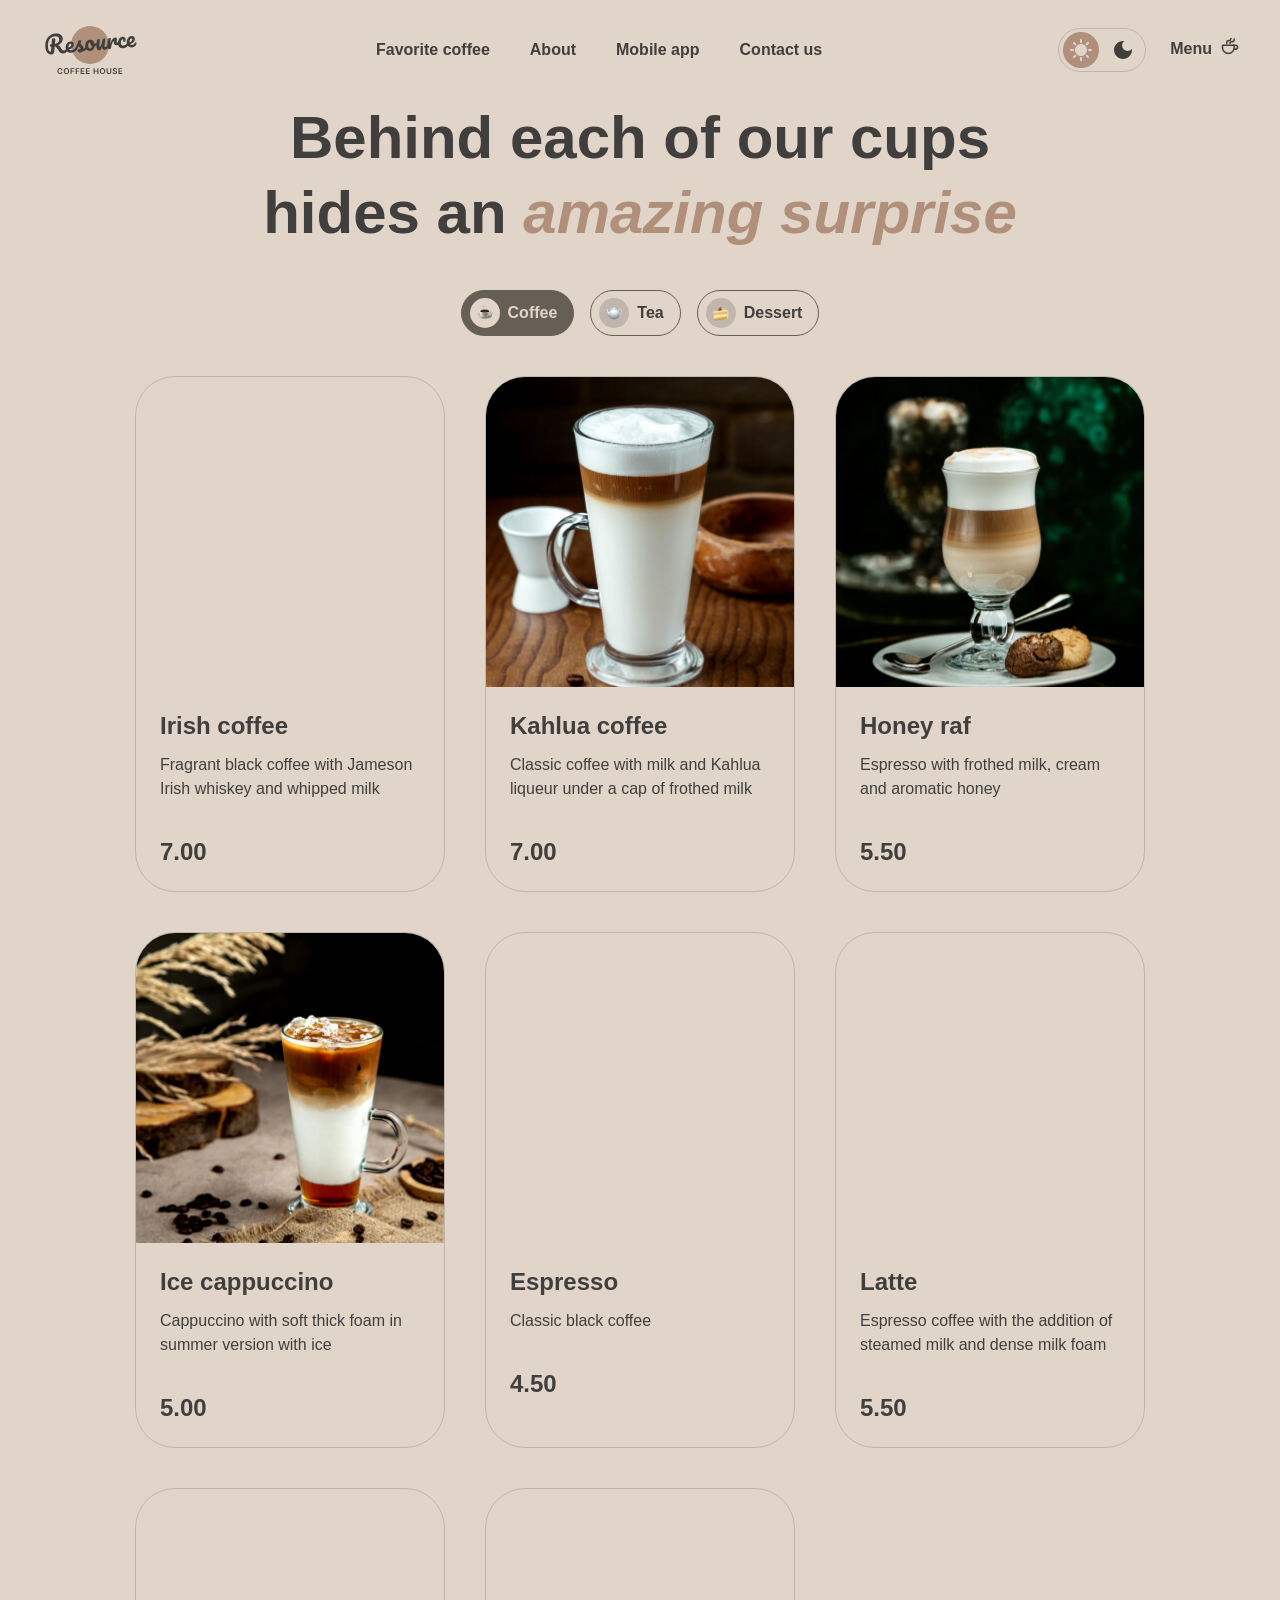
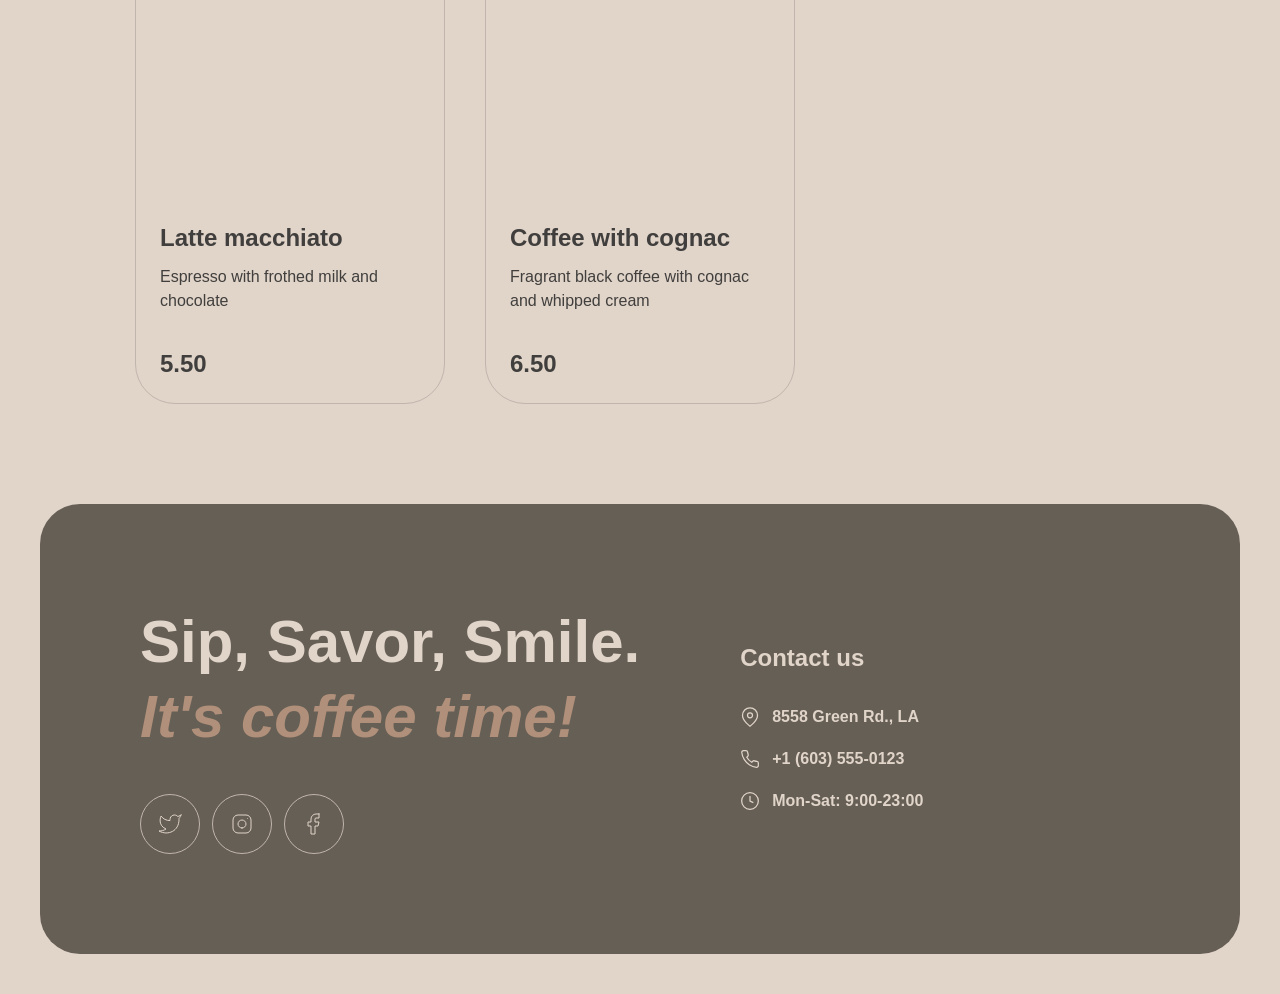
==== commit 35b535d8: "feat: add switching categories and card display management" ====
--- a/menu.html
+++ b/menu.html
@@ -8,49 +8,79 @@
   <title>Coffee House</title>
 </head>
 <body>
-  <header class="header">
-    <a href="/" class="header__logo"></a>
-    <nav class="header__nav">
-      <ul class="nav__list">
-        <li class="nav__item">
-          <a href="/#favorite" class="nav__link">Favorite coffee</a>
-        </li>
-        <li class="nav__item">
-          <a href="/#about" class="nav__link">About</a>
-        </li>
-        <li class="nav__item">
-          <a href="/#mobile" class="nav__link">Mobile app</a>
-        </li>
-        <li class="nav__item">
-          <a href="#contacts" class="nav__link">Contact us</a>
-        </li>
-      </ul>
-    </nav>
-    <div class="header__actions">
-      <button class="theme-toggle" id="theme-toggle" aria-label="theme-toggle">
-        <span class="theme-toggle__icon">
-          <img src="./assets/Sun.svg" alt="sun" aria-hidden="true">
-        </span>
-        <span class="theme-toggle__icon">
-          <svg width="18" height="18" viewBox="0 0 18 18" fill="none" xmlns="http://www.w3.org/2000/svg" aria-hidden="true">
-            <path d="M9 0C4.03 0 0 4.03 0 9C0 13.97 4.03 18 9 18C13.97 18 18 13.97 18 9C18 8.54 17.96 8.08 17.9 7.64C16.92 9.01 15.32 9.9 13.5 9.9C10.52 9.9 8.1 7.48 8.1 4.5C8.1 2.69 8.99 1.08 10.36 0.0999999C9.92 0.0399999 9.46 0 9 0Z" fill="#403F3D"/>
-          </svg>
-        </span>
-      </button>
-      <a href="#" class="menu-btn">
-        <span class="menu-btn__text">Menu</span>
-        <span class="menu-btn__icon">
-          <svg width="20" height="20" viewBox="0 0 20 20" fill="none" xmlns="http://www.w3.org/2000/svg" aria-hidden="true">
-            <path d="M14.166 9.76667V11.6667C14.166 14.8883 11.5543 17.5 8.33268 17.5C5.11102 17.5 2.49935 14.8883 2.49935 11.6667V9.76667C2.49935 9.4353 2.76798 9.16667 3.09935 9.16667H13.566C13.8974 9.16667 14.166 9.4353 14.166 9.76667Z" stroke="#403F3D" stroke-width="1.5" stroke-linecap="round" stroke-linejoin="round"/>
-            <path d="M9.99935 7.49996C9.99935 6.66663 10.5946 5.83329 11.7851 5.83329C13.1 5.83329 14.166 4.7673 14.166 3.45234V2.91663" stroke="#403F3D" stroke-width="1.5" stroke-linecap="round" stroke-linejoin="round"/>
-            <path d="M6.66732 7.5V7.08333C6.66732 5.70262 7.78661 4.58333 9.16732 4.58333C10.0878 4.58333 10.834 3.83714 10.834 2.91667V2.5" stroke="#403F3D" stroke-width="1.5" stroke-linecap="round" stroke-linejoin="round"/>
-            <path d="M13.334 9.16663H15.4173C16.5679 9.16663 17.5007 10.0994 17.5007 11.25C17.5007 12.4006 16.5679 13.3333 15.4173 13.3333H14.1673" stroke="#403F3D" stroke-width="1.5" stroke-linecap="round" stroke-linejoin="round"/>
-          </svg>
-        </span>
-      </a>
-      <button class="burger-btn">
-        <span class="burger-btn__lines"></span>
-      </button>
+  <header class="header-wrap">
+    <div class="header">
+      <a href="index.html" class="header__logo"></a>
+      <nav class="header__nav">
+        <ul class="nav__list">
+          <li class="nav__item">
+            <a href="index.html#favorite" class="nav__link">Favorite coffee</a>
+          </li>
+          <li class="nav__item">
+            <a href="index.html#about" class="nav__link">About</a>
+          </li>
+          <li class="nav__item">
+            <a href="index.html#mobile" class="nav__link">Mobile app</a>
+          </li>
+          <li class="nav__item">
+            <a href="#contacts" class="nav__link">Contact us</a>
+          </li>
+        </ul>
+      </nav>
+      <div class="header__actions">
+        <button class="theme-toggle" id="theme-toggle" aria-label="theme-toggle">
+          <span class="theme-toggle__icon">
+            <img src="./assets/Sun.svg" alt="sun" aria-hidden="true">
+          </span>
+          <span class="theme-toggle__icon">
+            <svg width="18" height="18" viewBox="0 0 18 18" fill="none" xmlns="http://www.w3.org/2000/svg" aria-hidden="true">
+              <path d="M9 0C4.03 0 0 4.03 0 9C0 13.97 4.03 18 9 18C13.97 18 18 13.97 18 9C18 8.54 17.96 8.08 17.9 7.64C16.92 9.01 15.32 9.9 13.5 9.9C10.52 9.9 8.1 7.48 8.1 4.5C8.1 2.69 8.99 1.08 10.36 0.0999999C9.92 0.0399999 9.46 0 9 0Z" fill="#403F3D"/>
+            </svg>
+          </span>
+        </button>
+        <a href="#" class="menu-btn">
+          <span class="menu-btn__text">Menu</span>
+          <span class="menu-btn__icon">
+            <svg width="20" height="20" viewBox="0 0 20 20" fill="none" xmlns="http://www.w3.org/2000/svg" aria-hidden="true">
+              <path d="M14.166 9.76667V11.6667C14.166 14.8883 11.5543 17.5 8.33268 17.5C5.11102 17.5 2.49935 14.8883 2.49935 11.6667V9.76667C2.49935 9.4353 2.76798 9.16667 3.09935 9.16667H13.566C13.8974 9.16667 14.166 9.4353 14.166 9.76667Z" stroke="#403F3D" stroke-width="1.5" stroke-linecap="round" stroke-linejoin="round"/>
+              <path d="M9.99935 7.49996C9.99935 6.66663 10.5946 5.83329 11.7851 5.83329C13.1 5.83329 14.166 4.7673 14.166 3.45234V2.91663" stroke="#403F3D" stroke-width="1.5" stroke-linecap="round" stroke-linejoin="round"/>
+              <path d="M6.66732 7.5V7.08333C6.66732 5.70262 7.78661 4.58333 9.16732 4.58333C10.0878 4.58333 10.834 3.83714 10.834 2.91667V2.5" stroke="#403F3D" stroke-width="1.5" stroke-linecap="round" stroke-linejoin="round"/>
+              <path d="M13.334 9.16663H15.4173C16.5679 9.16663 17.5007 10.0994 17.5007 11.25C17.5007 12.4006 16.5679 13.3333 15.4173 13.3333H14.1673" stroke="#403F3D" stroke-width="1.5" stroke-linecap="round" stroke-linejoin="round"/>
+            </svg>
+          </span>
+        </a>
+        <button class="burger-btn" id="burger-button">
+          <span class="burger-btn__lines"></span>
+        </button>
+      </div>
+    </div>
+    <div id="burger-menu">
+      <div id="menu-block">
+        <nav class="navigation">
+          <ul class="nav__list">
+            <li class="nav__item">
+              <a href="index.html#favorite" class="nav__link">
+                Favorite coffee
+              </a>
+            </li>
+            <li class="nav__item">
+              <a href="index.html#about" class="nav__link">
+                About
+              </a>
+            </li>
+            <li class="nav__item">
+              <a href="index.html#mobile" class="nav__link">
+                Mobile app
+              </a>
+            </li>
+            <li class="nav__item">
+              <a href="#contacts" class="nav__link">
+                Contact us
+              </a>
+            </li>
+          </ul>
+        </nav>
+      </div>
     </div>
   </header>
   <main>
@@ -62,19 +92,19 @@
         </span>
       </h1>
       <div class="menu__tabs tabs">
-        <button class="tabs__btn tabs__btn--active">
+        <button class="tabs__btn active" data-category="coffee">
           <span class="tabs__icon">
             <img src="./assets/coffee.png" alt="coffee" aria-hidden="true">
           </span>
           Coffee
         </button>
-        <button class="tabs__btn">
+        <button class="tabs__btn" data-category="tea">
           <span class="tabs__icon">
             <img src="./assets/tea-sm.png" alt="tea" aria-hidden="true">
           </span>
           Tea
         </button>
-        <button class="tabs__btn">
+        <button class="tabs__btn" data-category="dessert">
           <span class="tabs__icon">
             <img src="./assets/dessert.png" alt="dessert" aria-hidden="true">
           </span>
@@ -82,136 +112,8 @@
         </button>
       </div>
       <div class="menu__grid">
-        <div class="menu__card product-card">
-          <div class="product-card__image-box">
-            <img src="./assets/coffee-1.jpg" alt="Irish coffee" class="product-card__image">
-          </div>
-          <div class="product-card__content">
-            <p class="product-card__title">
-              Irish coffee
-            </p>
-            <p class="product-card__description">
-              Fragrant black coffee with Jameson Irish whiskey and whipped milk
-            </p>
-            <span class="product-card__price">
-              $7.00
-            </span>
-          </div>
-        </div>
-        <div class="menu__card product-card">
-          <div class="product-card__image-box">
-            <img src="./assets/coffee-2.jpg" alt="Kahlua coffee" class="product-card__image">
-          </div>
-          <div class="product-card__content">
-            <p class="product-card__title">
-              Kahlua coffee
-            </p>
-            <p class="product-card__description">
-              Classic coffee with milk and Kahlua liqueur under a cap of frothed milk
-            </p>
-            <span class="product-card__price">
-              $7.00
-            </span>
-          </div>
-        </div>
-        <div class="menu__card product-card">
-          <div class="product-card__image-box">
-            <img src="./assets/coffee-3.jpg" alt="Honey raf" class="product-card__image">
-          </div>
-          <div class="product-card__content">
-            <p class="product-card__title">
-              Honey raf
-            </p>
-            <p class="product-card__description">
-              Espresso with frothed milk, cream and aromatic honey
-            </p>
-            <span class="product-card__price">
-              $5.50
-            </span>
-          </div>
-        </div>
-        <div class="menu__card product-card">
-          <div class="product-card__image-box">
-            <img src="./assets/coffee-4.jpg" alt="Ice cappuccino" class="product-card__image">
-          </div>
-          <div class="product-card__content">
-            <p class="product-card__title">
-              Ice cappuccino
-            </p>
-            <p class="product-card__description">
-              Cappuccino with soft thick foam in summer version with ice
-            </p>
-            <span class="product-card__price">
-              $5.00
-            </span>
-          </div>
-        </div>
-        <div class="menu__card product-card">
-          <div class="product-card__image-box">
-            <img src="./assets/coffee-5.jpg" alt="Espresso" class="product-card__image">
-          </div>
-          <div class="product-card__content">
-            <p class="product-card__title">
-              Espresso
-            </p>
-            <p class="product-card__description">
-              Classic black coffee
-            </p>
-            <span class="product-card__price">
-              $4.50
-            </span>
-          </div>
-        </div>
-        <div class="menu__card product-card">
-          <div class="product-card__image-box">
-            <img src="./assets/coffee-6.jpg" alt="Latte" class="product-card__image">
-          </div>
-          <div class="product-card__content">
-            <p class="product-card__title">
-              Latte
-            </p>
-            <p class="product-card__description">
-              Espresso coffee with the addition of steamed milk and dense milk foam
-            </p>
-            <span class="product-card__price">
-              $5.50
-            </span>
-          </div>
-        </div>
-        <div class="menu__card product-card">
-          <div class="product-card__image-box">
-            <img src="./assets/coffee-7.jpg" alt="Latte macchiato" class="product-card__image">
-          </div>
-          <div class="product-card__content">
-            <p class="product-card__title">
-              Latte macchiato
-            </p>
-            <p class="product-card__description">
-              Espresso with frothed milk and chocolate
-            </p>
-            <span class="product-card__price">
-              $5.50
-            </span>
-          </div>
-        </div>
-        <div class="menu__card product-card">
-          <div class="product-card__image-box">
-            <img src="./assets/coffee-8.jpg" alt="Coffee with cognac" class="product-card__image">
-          </div>
-          <div class="product-card__content">
-            <p class="product-card__title">
-              Coffee with cognac
-            </p>
-            <p class="product-card__description">
-              Fragrant black coffee with cognac and whipped cream
-            </p>
-            <span class="product-card__price">
-              $6.50
-            </span>
-          </div>
-        </div>
       </div>
-      <button class="btn-refresh">
+      <button class="btn-refresh" id="refresh">
         <svg width="24" height="24" viewBox="0 0 24 24" fill="none" xmlns="http://www.w3.org/2000/svg" aria-hidden="true">
           <path d="M21.8883 13.5C21.1645 18.3113 17.013 22 12 22C6.47715 22 2 17.5228 2 12C2 6.47715 6.47715 2 12 2C16.1006 2 19.6248 4.46819 21.1679 8" stroke="#403F3D" stroke-linecap="round" stroke-linejoin="round"/>
           <path d="M17 8H21.4C21.7314 8 22 7.73137 22 7.4V3" stroke="#403F3D" stroke-linecap="round" stroke-linejoin="round"/>
@@ -230,19 +132,19 @@
           </span>
         </h2>
         <div class="footer__socials socials">
-          <a href="#" class="socials__link" aria-label="Twitter">
+          <a href="https://x.com/" class="socials__link" aria-label="Twitter" target="_blank" rel="noopener">
             <svg width="24" height="24" viewBox="0 0 24 24" fill="none" stroke="currentColor" aria-hidden="true">
               <path d="M23 3.01006C23 3.01006 20.9821 4.20217 19.86 4.54006C19.2577 3.84757 18.4573 3.35675 17.567 3.13398C16.6767 2.91122 15.7395 2.96725 14.8821 3.29451C14.0247 3.62177 13.2884 4.20446 12.773 4.96377C12.2575 5.72309 11.9877 6.62239 12 7.54006V8.54006C10.2426 8.58562 8.50127 8.19587 6.93101 7.4055C5.36074 6.61513 4.01032 5.44869 3 4.01006C3 4.01006 -1 13.0101 8 17.0101C5.94053 18.408 3.48716 19.109 1 19.0101C10 24.0101 21 19.0101 21 7.51006C20.9991 7.23151 20.9723 6.95365 20.92 6.68006C21.9406 5.67355 23 3.01006 23 3.01006Z" stroke="#E1D4C9" stroke-linecap="round" stroke-linejoin="round"/>
             </svg>
           </a>
-          <a href="#" class="socials__link" aria-label="Instagram">
+          <a href="https://www.instagram.com/" class="socials__link" aria-label="Instagram" target="_blank" rel="noopener">
             <svg width="24" height="24" viewBox="0 0 24 24" fill="none" stroke="currentColor" aria-hidden="true">
               <path d="M12 16C14.2091 16 16 14.2091 16 12C16 9.79086 14.2091 8 12 8C9.79086 8 8 9.79086 8 12C8 14.2091 9.79086 16 12 16Z" stroke="#E1D4C9" stroke-linecap="round" stroke-linejoin="round"/>
               <path d="M3 16V8C3 5.23858 5.23858 3 8 3H16C18.7614 3 21 5.23858 21 8V16C21 18.7614 18.7614 21 16 21H8C5.23858 21 3 18.7614 3 16Z" stroke="#E1D4C9"/>
               <path d="M17.5 6.51L17.51 6.49889" stroke="#E1D4C9" stroke-linecap="round" stroke-linejoin="round"/>
             </svg>
           </a>
-          <a href="#" class="socials__link" aria-label="Facebook">
+          <a href="https://www.facebook.com/" class="socials__link" aria-label="Facebook" target="_blank" rel="noopener">
             <svg width="24" height="24" viewBox="0 0 24 24" fill="none" stroke="currentColor" aria-hidden="true">
               <path d="M17 2H14C12.6739 2 11.4021 2.52678 10.4645 3.46447C9.52678 4.40215 9 5.67392 9 7V10H6V14H9V22H13V14H16L17 10H13V7C13 6.73478 13.1054 6.48043 13.2929 6.29289C13.4804 6.10536 13.7348 6 14 6H17V2Z" stroke="#E1D4C9" stroke-linecap="round" stroke-linejoin="round"/>
             </svg>
@@ -259,7 +161,7 @@
               <path d="M21 10c0 7-9 13-9 13s-9-6-9-13a9 9 0 0 1 18 0z"/>
               <circle cx="12" cy="10" r="3"/>
             </svg>
-            <a href="https://google.com" target="_blank" rel="noopener" class="contacts__link">
+            <a href="https://www.google.com/maps" target="_blank" rel="noopener" class="contacts__link">
               8558 Green Rd., LA
             </a>
           </li>
@@ -285,5 +187,6 @@
     </div>
   </footer>
   <script src="index.js"></script>
+  <script type="module" src="./data/catalog.js"></script>
 </body>
 </html>
--- a/style.css
+++ b/style.css
@@ -47,13 +47,19 @@
   background: var(--bg-color-page);
 }
 
-.header,
+.header-wrap,
 main {
   max-width: 1440px;
   margin: 0 auto;
 }
 
+.header-wrap {
+  overflow: hidden;
+}
+
 .header {
+  position: relative;
+  z-index: 10;
   padding: 20px 40px;
   display: flex;
   align-items: center;
@@ -186,7 +192,7 @@
   height: 1.5px;
   background-color: var(--tx-color-primary);
   border-radius: 100px;
-  transition: transform 0.3s ease, top 0.3s ease, bottom 0.3s ease;
+  transition: transform 0.5s ease, top 0.5s ease, bottom 0.5s ease;
 }
 
 .burger-btn__lines::before {
@@ -199,6 +205,16 @@
 
 .burger-btn:hover {
   background-color: rgba(64, 63, 61, 0.05);
+}
+
+.burger-btn.active .burger-btn__lines::before {
+  top: 3px;
+  transform: rotate(45deg);
+}
+
+.burger-btn.active .burger-btn__lines::after {
+  bottom: 3px;
+  transform: rotate(-45deg);
 }
 
 .hero {
@@ -435,11 +451,12 @@
   border: none;
   border-radius: 100px;
   cursor: pointer;
-  transition: background-color 0.3s ease;
-}
-
-.pagination__bullet--active {
+  transition: background-color 0.8s ease;
+}
+
+.pagination__bullet.active {
   background-color: var(--bd-color-inverse);
+  transition: background-color 0.8s ease;
 }
 
 .about-us {
@@ -739,7 +756,7 @@
 }
 
 .tabs__btn:hover,
-.tabs__btn--active {
+.tabs__btn.active {
   background-color: var(--bg-color-container);
   color: var(--tx-color-inverse);
   border-color: var(--bg-color-container);
@@ -759,7 +776,7 @@
   width: 16px;
 }
 
-.tabs__btn--active .tabs__icon,
+.tabs__btn.active .tabs__icon,
 .tabs__btn:hover .tabs__icon {
   background-color: var(--bg-color-page);
 }
@@ -847,9 +864,9 @@
     grid-template-columns: repeat(2, 1fr);
   }
 
-  .product-card:nth-last-child(-n+4) {
+  /* .product-card:nth-last-child(-n+4) {
     display: none;
-  }
+  } */
 
   .btn-refresh {
     display: flex;
@@ -1046,4 +1063,73 @@
   .tabs {
     gap: 8px;
   }
+}
+
+#burger-menu {
+  position: absolute;
+  overflow: hidden;
+  top: 100px;
+  right: 0;
+  width: 100%;
+  height: 100%;
+  background: rgba(0, 0, 0, 0.5);
+  z-index: -1;
+  transition-delay: 1s;
+  opacity: 0;
+}
+
+#burger-menu.activate {
+  z-index: 5;
+  opacity: 1;
+  transition-delay: 0s;
+}
+
+#menu-block {
+  position: absolute;
+  z-index: 30;
+  top: 0;
+  right: 0;
+  width: 100%;
+  transform: translateX(-100%);
+  height: 100%;
+  background: var(--bg-color-page);
+  transition: transform 1s ease-in, background-color 0.2s ease;
+  display: flex;
+  justify-content: center;
+  align-items: center;
+}
+
+#menu-block.show {
+  transform: translateX(0);
+  transition: 1s ease-in;
+}
+
+#menu-block .navigation {
+  display: flex;
+  max-width: 340px;
+}
+
+#menu-block .navigation ul {
+  flex-direction: column;
+  align-items: center;
+}
+
+#menu-block .navigation ul li {
+  margin-top: 10px;
+}
+
+#menu-block .navigation ul li a {
+  margin-left: 0;
+  font-weight: 600;
+  font-size: 32px;
+  line-height: 125%;
+}
+
+#menu-block .navigation .menu-btn {
+  display: flex;
+}
+
+#menu-block .navigation .menu-btn .menu-btn__icon svg {
+  width: 35px;
+  height: 35px;
 }
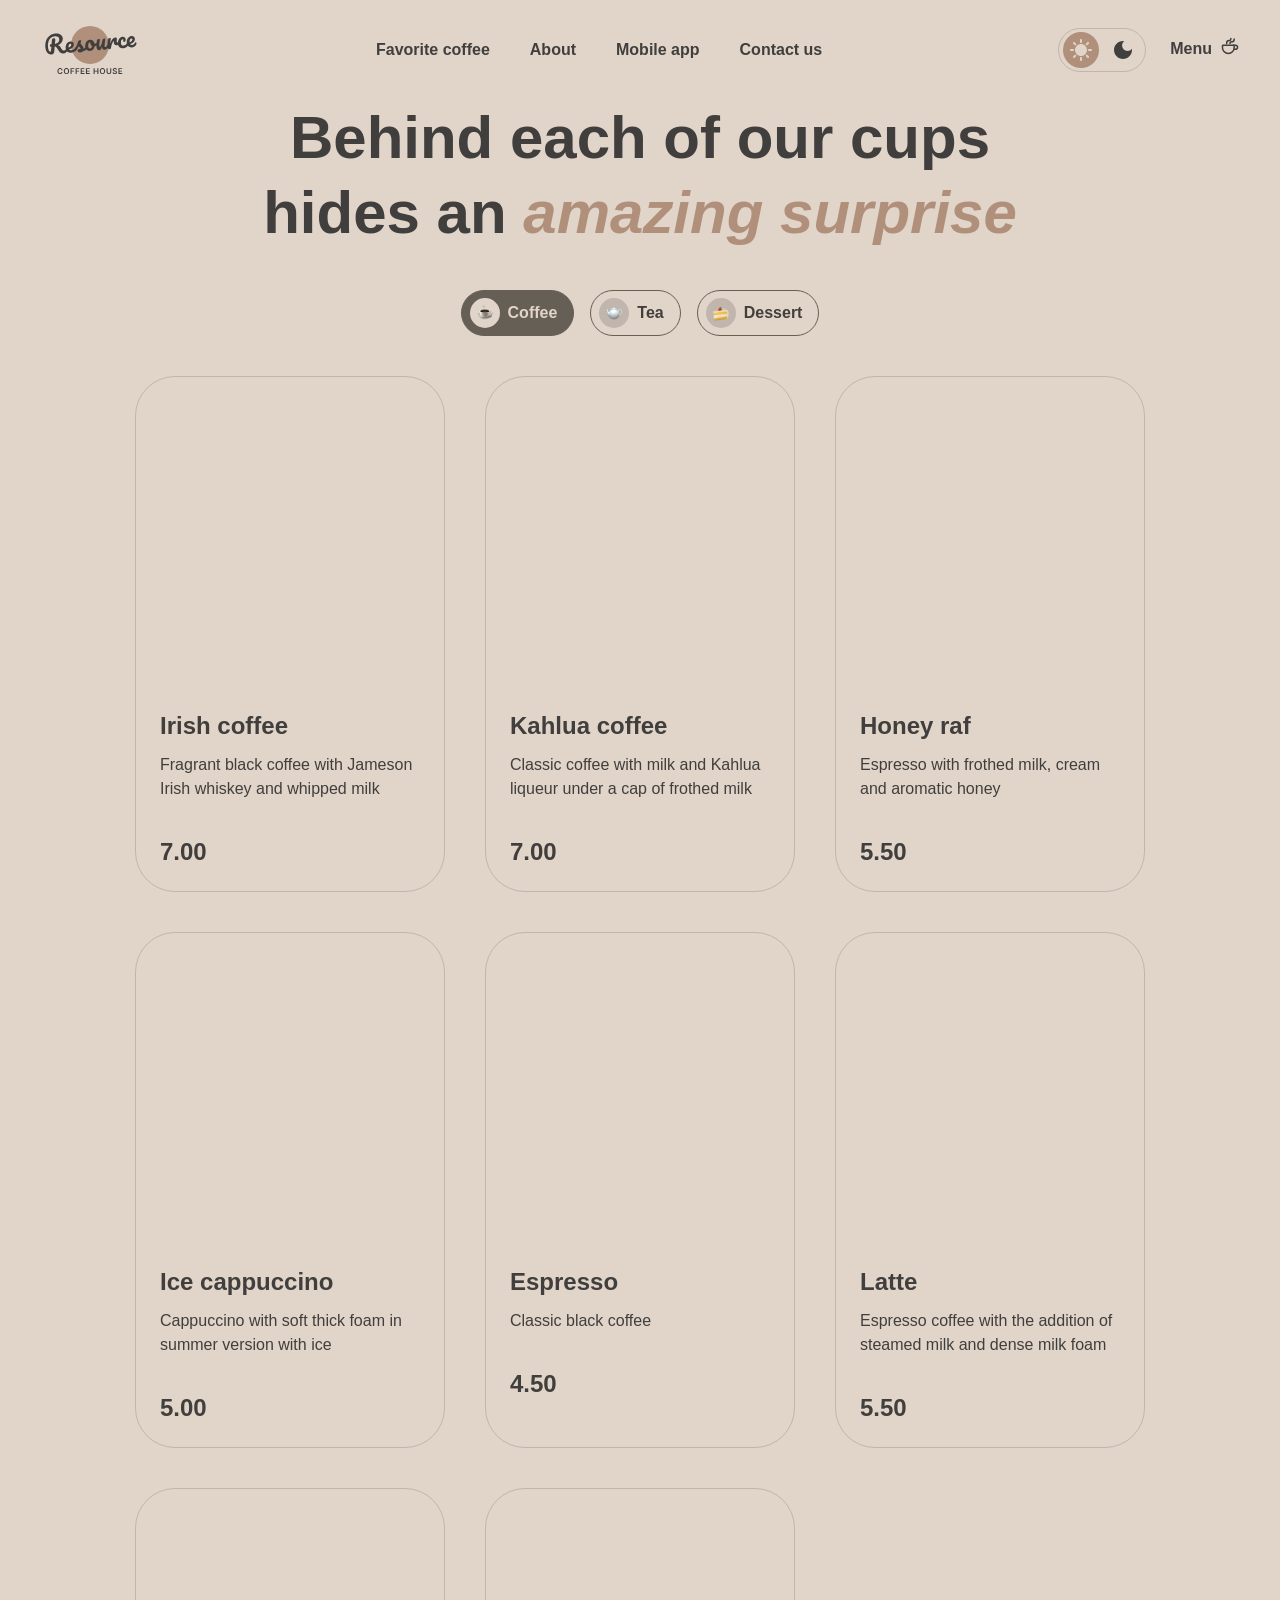
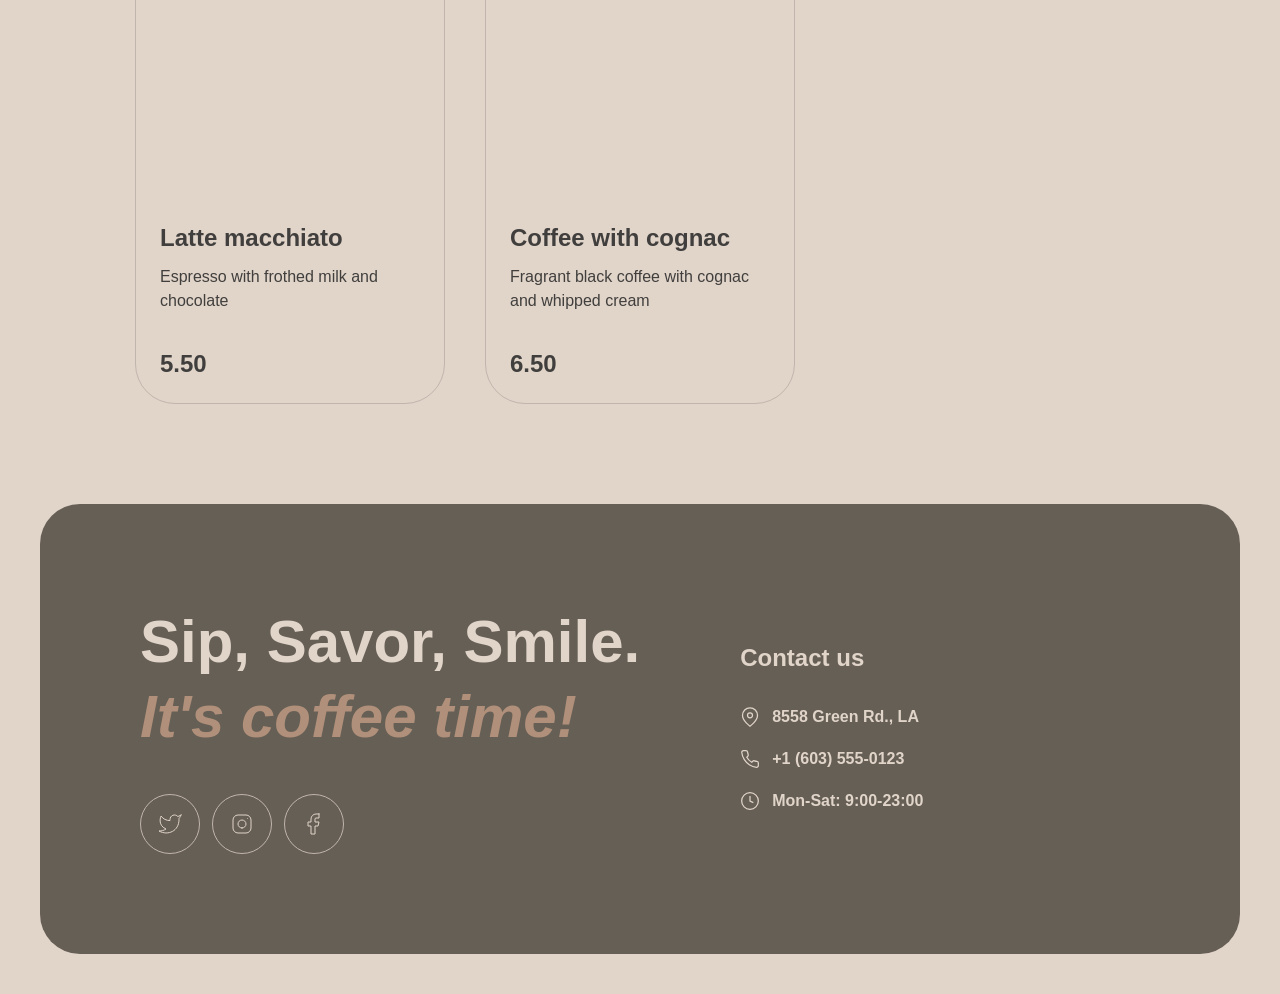
==== commit d0e556ed: "feat: add modal for products card" ====
--- a/menu.html
+++ b/menu.html
@@ -186,6 +186,9 @@
       </div>
     </div>
   </footer>
+  <div id="product-modal">
+    <div class="popup"></div>
+  </div>
   <script src="index.js"></script>
   <script type="module" src="./data/catalog.js"></script>
 </body>
--- a/style.css
+++ b/style.css
@@ -736,7 +736,9 @@
   margin-bottom: 40px;
 }
 
-.tabs__btn {
+.tabs__btn,
+.tabs__size,
+.tabs__additives {
   display: inline-flex;
   align-items: center;
   gap: 8px;
@@ -803,7 +805,8 @@
   overflow: hidden;
 }
 
-.product-card__image {
+.product-card__image,
+.modal-image img {
   width: 100%;
   height: 100%;
   object-fit: cover;
@@ -819,7 +822,8 @@
   transform: scale(1);
 }
 
-.product-card__content {
+.product-card__content,
+.product-info {
   padding: 24px;
   display: flex;
   flex-direction: column;
@@ -830,11 +834,13 @@
   line-height: 125%;
 }
 
-.product-card__title {
+.product-card__title,
+.product-name {
   margin-bottom: 12px;
 }
 
-.product-card__description {
+.product-card__description,
+.product-description {
   font-size: 16px;
   font-weight: 400;
   line-height: 150%;
@@ -1132,4 +1138,199 @@
 #menu-block .navigation .menu-btn .menu-btn__icon svg {
   width: 35px;
   height: 35px;
+}
+
+/* styles for modal */
+
+#product-modal {
+  top: 0;
+  display: none;
+  position: fixed;
+  width: 100%;
+  height: 100vh;
+  background: rgba(41, 41, 41, 0.6);
+  z-index: 25;
+  align-items: center;
+  justify-content: center;
+}
+
+.popup {
+  display: flex;
+  flex-direction: row;
+  justify-content: flex-start;
+  align-items: flex-start;
+  padding: 16px;
+  background: var(--bg-color-page);
+  width: 800px;
+  min-height: 504px;
+  border-radius: 40px;
+  gap: 20px;
+}
+
+.dark-theme .popup {
+  background: var(--bg-color-container);
+}
+
+.modal-image {
+  width: 310px;
+  height: 310px;
+  overflow: hidden;
+  border-radius: 40px;
+}
+
+.product-data {
+  display: flex;
+  flex-direction: column;
+  gap: 20px;
+}
+
+.product-info {
+  padding: 0;
+  gap: 10px;
+}
+
+.product-info p {
+  margin: 0;
+}
+
+.product-tabs {
+  display: flex;
+  flex-direction: column;
+  gap: 10px;
+}
+
+.tabs-tite {
+  text-transform: capitalize;
+  font-size: 16px;
+  font-weight: 400;
+  line-height: 150%;
+  color: var(--tx-color-primary);
+}
+
+.tabs-items {
+  display: flex;
+  flex-direction: row;
+  gap: 8px;
+}
+
+.tabs__size .tabs__icon,
+.tabs__additives {
+  text-transform: capitalize;
+}
+
+.tabs__size,
+.tabs__additives {
+  border-color: var(--bd-color-primary);
+}
+
+.product-price {
+  display: flex;
+  flex-direction: row;
+  justify-content: space-between;
+}
+
+.product-price p {
+  font-weight: 600;
+  font-size: 24px;
+  line-height: 125%;
+  color: var(--tx-color-primary);
+}
+
+.product-alert {
+  display: flex;
+  flex-direction: row;
+  align-items: flex-start;
+  gap: 8px;
+  max-width: 450px;
+  padding-top: 12px;
+  border-top: 1px solid var(--bd-color-primary);
+}
+
+.alert-icon {
+  padding: 8px;
+  display: flex;
+  width: 16px;
+  height: 16px;
+  background-image: url('./assets/info-light.svg');
+  background-size: cover;
+  background-position: center;
+  background-repeat: no-repeat;
+}
+
+.alert-title {
+  width: 100%;
+  font-weight: 600;
+  font-size: 10px;
+  line-height: 140%;
+}
+
+.dark-theme .alert-icon {
+  background-image: url('./assets/info-dark.svg');
+}
+
+.btn__close-modal {
+  display: flex;
+  flex-direction: row;
+  justify-content: center;
+  align-items: center;
+  padding: 10px;
+  border-radius: 100px;
+
+  font-style: normal;
+  font-weight: 600;
+  font-size: 16px;
+  line-height: 150%;
+  color: var(--tx-color-primary);
+  background: inherit;
+  border: 1px solid var(--bd-color-primary);
+}
+
+.tabs-items button:hover {
+  background-color: var(--bg-color-container);
+}
+
+.btn__close-modal:hover {
+  cursor: pointer;
+  border-color: var(--bg-color-container);
+  background-color: var(--bg-color-container);
+  color: var(--tx-color-inverse);
+}
+
+.dark-theme .btn__close-modal:hover,
+.dark-theme .tabs-items button:hover {
+  background-color: var(--bg-color-overlay);
+}
+
+.tabs-items button:hover {
+  background-color: var(--bg-color-container);
+  color: var(--tx-color-inverse);
+  border-color: var(--bg-color-container);
+}
+
+.tabs-items button:hover span {
+  color: var(--tx-color-primary);
+}
+
+@media (max-width: 850px) {
+  .popup {
+    margin: 0 20px;
+  }
+
+  .product-data {
+    max-width: 326px;
+  }
+
+  .tabs-items {
+    flex-wrap: wrap;
+  }
+}
+
+@media (max-width: 580px) {
+  .modal-image {
+    display: none;
+  }
+
+  .product-data {
+    max-width: 100%;
+  }
 }
